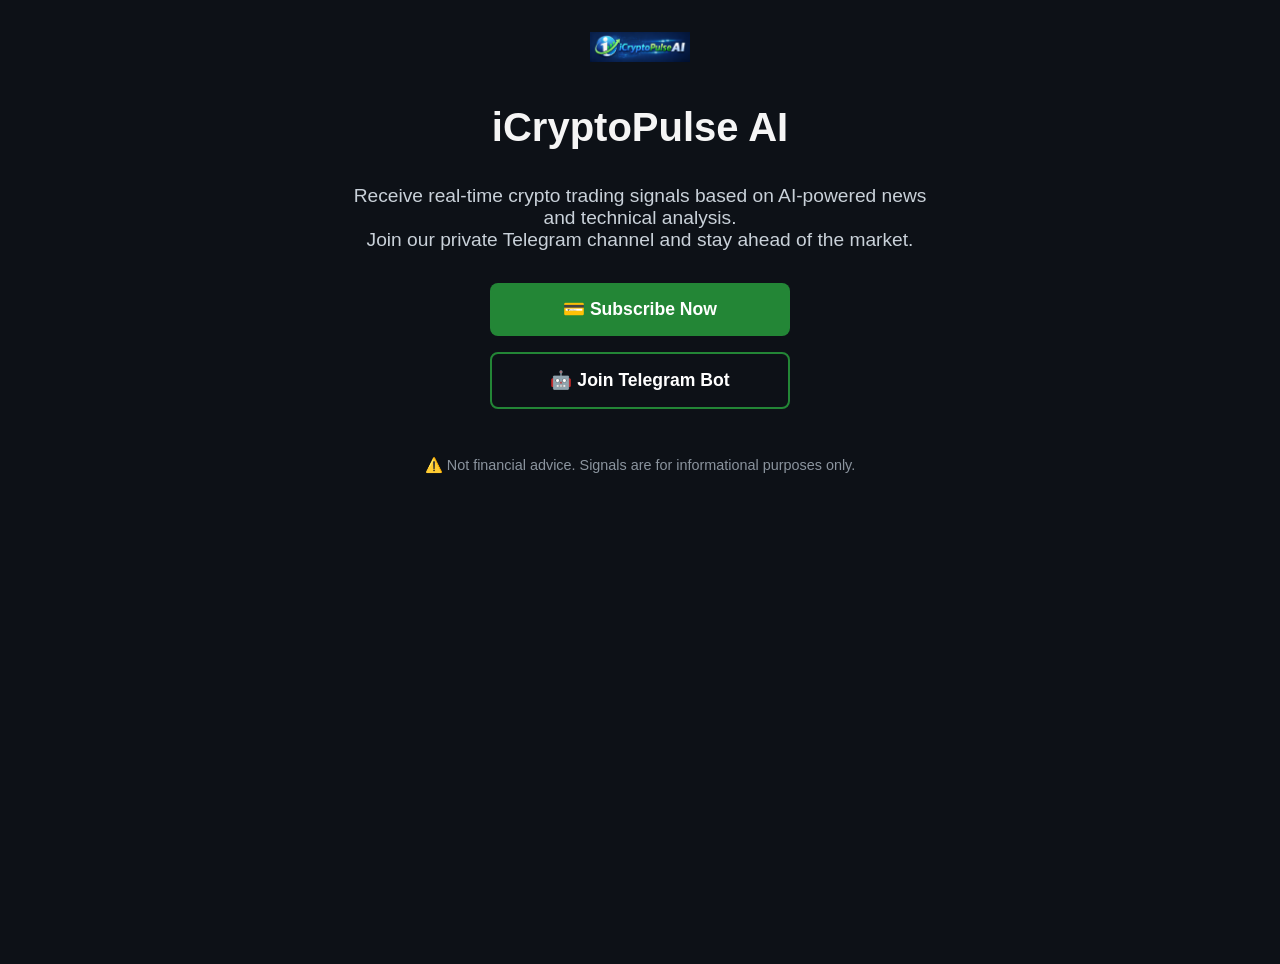
==== index.html @ eadeb68c "Production update: Improve ticker validation, VIP expiry script, Telegram bot and landing page polis" ====
<!DOCTYPE html>
<html lang="en">
<head>
  <meta charset="UTF-8" />
  <meta name="viewport" content="width=device-width, initial-scale=1.0"/>
  <title>iCryptoPulse AI – Crypto News Signals</title>
  <link rel="icon" href="favicon.ico" type="image/x-icon" />
  <style>
    body {
      font-family: 'Segoe UI', Tahoma, sans-serif;
      background: #0d1117;
      color: #f5f5f5;
      margin: 0;
      display: flex;
      flex-direction: column;
      align-items: center;
      justify-content: start;
      min-height: 100vh;
      padding: 2rem;
      text-align: center;
    }

    img.logo {
      width: 100px;
      height: auto;
      margin-bottom: 1rem;
    }

    h1 {
      font-size: 2.5rem;
      margin-bottom: 1rem;
    }

    p {
      font-size: 1.2rem;
      color: #c9d1d9;
      max-width: 600px;
      margin-bottom: 2rem;
    }

    .button-group {
      display: flex;
      flex-direction: column;
      gap: 1rem;
      width: 100%;
      max-width: 300px;
    }

    .btn {
      padding: 1rem;
      font-size: 1.1rem;
      font-weight: bold;
      color: #fff;
      background-color: #238636;
      border: none;
      border-radius: 8px;
      text-decoration: none;
      cursor: pointer;
      transition: background-color 0.3s ease;
    }

    .btn:hover {
      background-color: #2ea043;
    }

    .btn-outline {
      background-color: transparent;
      border: 2px solid #238636;
    }

    .footer {
      margin-top: 3rem;
      font-size: 0.9rem;
      color: #8b949e;
    }
  </style>
</head>
<body>

  <!-- LOGO -->
  <img src="iCryptoPulseAI.png" alt="iCryptoPulse Logo" class="logo" />

  <h1>iCryptoPulse AI</h1>
  <p>Receive real-time crypto trading signals based on AI-powered news and technical analysis.<br/> Join our private Telegram channel and stay ahead of the market.</p>

  <div class="button-group">
    <a href="https://buy.stripe.com/test_5kQ3cu0MF6VSbBx3gyaEE00" class="btn">💳 Subscribe Now</a>
    <a href="https://t.me/iCryptoPulse_Bot?start" class="btn btn-outline">🤖 Join Telegram Bot</a>
  </div>

  <div class="footer">
    ⚠️ Not financial advice. Signals are for informational purposes only.
  </div>

</body>
</html>
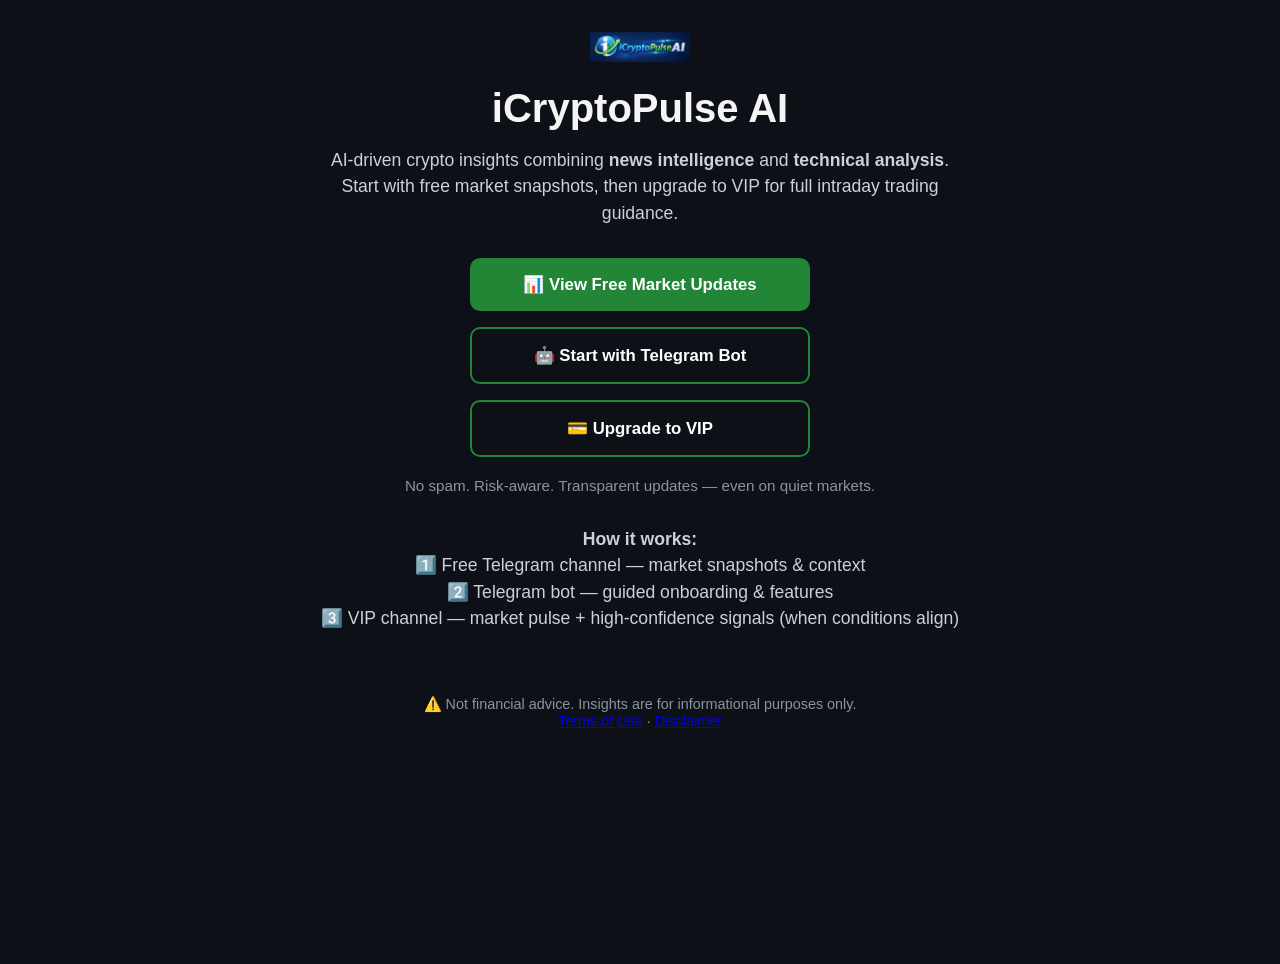
==== commit 72e707a9: "Update website UX, CTA flow, and legal pages" ====
--- a/index.html
+++ b/index.html
@@ -3,7 +3,7 @@
 <head>
   <meta charset="UTF-8" />
   <meta name="viewport" content="width=device-width, initial-scale=1.0"/>
-  <title>iCryptoPulse AI – Crypto News Signals</title>
+  <title>iCryptoPulse AI – Crypto News Insights</title>
   <link rel="icon" href="favicon.ico" type="image/x-icon" />
   <style>
     body {
@@ -28,14 +28,15 @@
 
     h1 {
       font-size: 2.5rem;
-      margin-bottom: 1rem;
+      margin: 0.5rem 0 1rem;
     }
 
     p {
-      font-size: 1.2rem;
+      font-size: 1.1rem;
+      line-height: 1.5;
       color: #c9d1d9;
-      max-width: 600px;
-      margin-bottom: 2rem;
+      max-width: 640px;
+      margin: 0 0 1.5rem;
     }
 
     .button-group {
@@ -43,53 +44,80 @@
       flex-direction: column;
       gap: 1rem;
       width: 100%;
-      max-width: 300px;
+      max-width: 340px;
+      margin: 0.5rem 0 1.25rem;
     }
 
     .btn {
       padding: 1rem;
-      font-size: 1.1rem;
-      font-weight: bold;
+      font-size: 1.05rem;
+      font-weight: 700;
       color: #fff;
       background-color: #238636;
       border: none;
-      border-radius: 8px;
+      border-radius: 10px;
       text-decoration: none;
       cursor: pointer;
-      transition: background-color 0.3s ease;
+      transition: background-color 0.2s ease;
     }
 
-    .btn:hover {
-      background-color: #2ea043;
-    }
+    .btn:hover { background-color: #2ea043; }
 
     .btn-outline {
       background-color: transparent;
       border: 2px solid #238636;
     }
 
+    .hint {
+      font-size: 0.95rem;
+      color: #8b949e;
+      margin-bottom: 2rem;
+    }
+
     .footer {
-      margin-top: 3rem;
+      margin-top: 2.5rem;
       font-size: 0.9rem;
       color: #8b949e;
+    }
+
+    @media (max-width: 420px) {
+      body { padding: 1.25rem; }
+      h1 { font-size: 2.1rem; }
+      p { font-size: 1.05rem; }
     }
   </style>
 </head>
 <body>
 
-  <!-- LOGO -->
   <img src="iCryptoPulseAI.png" alt="iCryptoPulse Logo" class="logo" />
 
   <h1>iCryptoPulse AI</h1>
-  <p>Receive real-time crypto trading signals based on AI-powered news and technical analysis.<br/> Join our private Telegram channel and stay ahead of the market.</p>
+
+  <p>
+    AI-driven crypto insights combining <b>news intelligence</b> and <b>technical analysis</b>.<br/>
+    Start with free market snapshots, then upgrade to VIP for full intraday trading guidance.
+  </p>
 
   <div class="button-group">
-    <a href="https://buy.stripe.com/test_5kQ3cu0MF6VSbBx3gyaEE00" class="btn">💳 Subscribe Now</a>
-    <a href="https://t.me/iCryptoPulse_Bot?start" class="btn btn-outline">🤖 Join Telegram Bot</a>
+    <a href="https://t.me/iCryptoPulse" class="btn" target="_blank" rel="noopener noreferrer">📊 View Free Market Updates</a>
+    <a href="https://t.me/iCryptoPulse_Bot?start=vip" class="btn btn-outline" target="_blank" rel="noopener noreferrer">🤖 Start with Telegram Bot</a>
+    <a href="https://buy.stripe.com/test_5kQ3cu0MF6VSbBx3gyaEE00" class="btn btn-outline" target="_blank" rel="noopener noreferrer">💳 Upgrade to VIP</a>
   </div>
 
+  <div class="hint">
+    No spam. Risk-aware. Transparent updates — even on quiet markets.
+  </div>
+
+  <p>
+    <b>How it works:</b><br/>
+    1️⃣ Free Telegram channel — market snapshots & context<br/>
+    2️⃣ Telegram bot — guided onboarding & features<br/>
+    3️⃣ VIP channel — market pulse + high-confidence signals (when conditions align)
+  </p>
+
   <div class="footer">
-    ⚠️ Not financial advice. Signals are for informational purposes only.
+    ⚠️ Not financial advice. Insights are for informational purposes only.<br/>
+    <a href="terms.html">Terms of Use</a> · <a href="disclaimer.html">Disclaimer</a>
   </div>
 
 </body>
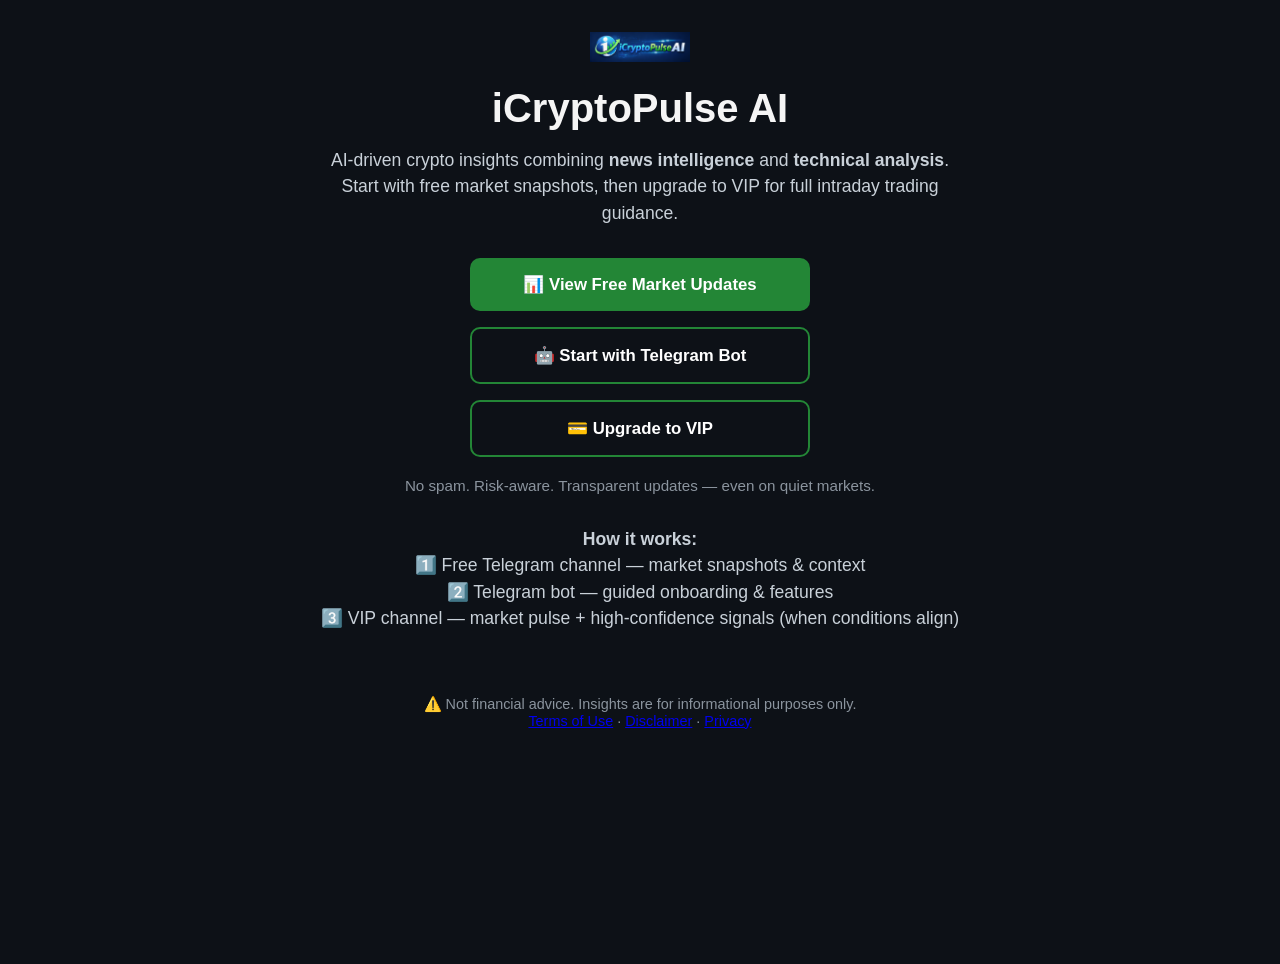
==== commit eb51206b: "Update landing page UX, CTA flow, and legal pages" ====
--- a/index.html
+++ b/index.html
@@ -117,7 +117,7 @@
 
   <div class="footer">
     ⚠️ Not financial advice. Insights are for informational purposes only.<br/>
-    <a href="terms.html">Terms of Use</a> · <a href="disclaimer.html">Disclaimer</a>
+    <a href="terms.html">Terms of Use</a> · <a href="disclaimer.html">Disclaimer</a> · <a href="privacy.html">Privacy</a>
   </div>
 
 </body>
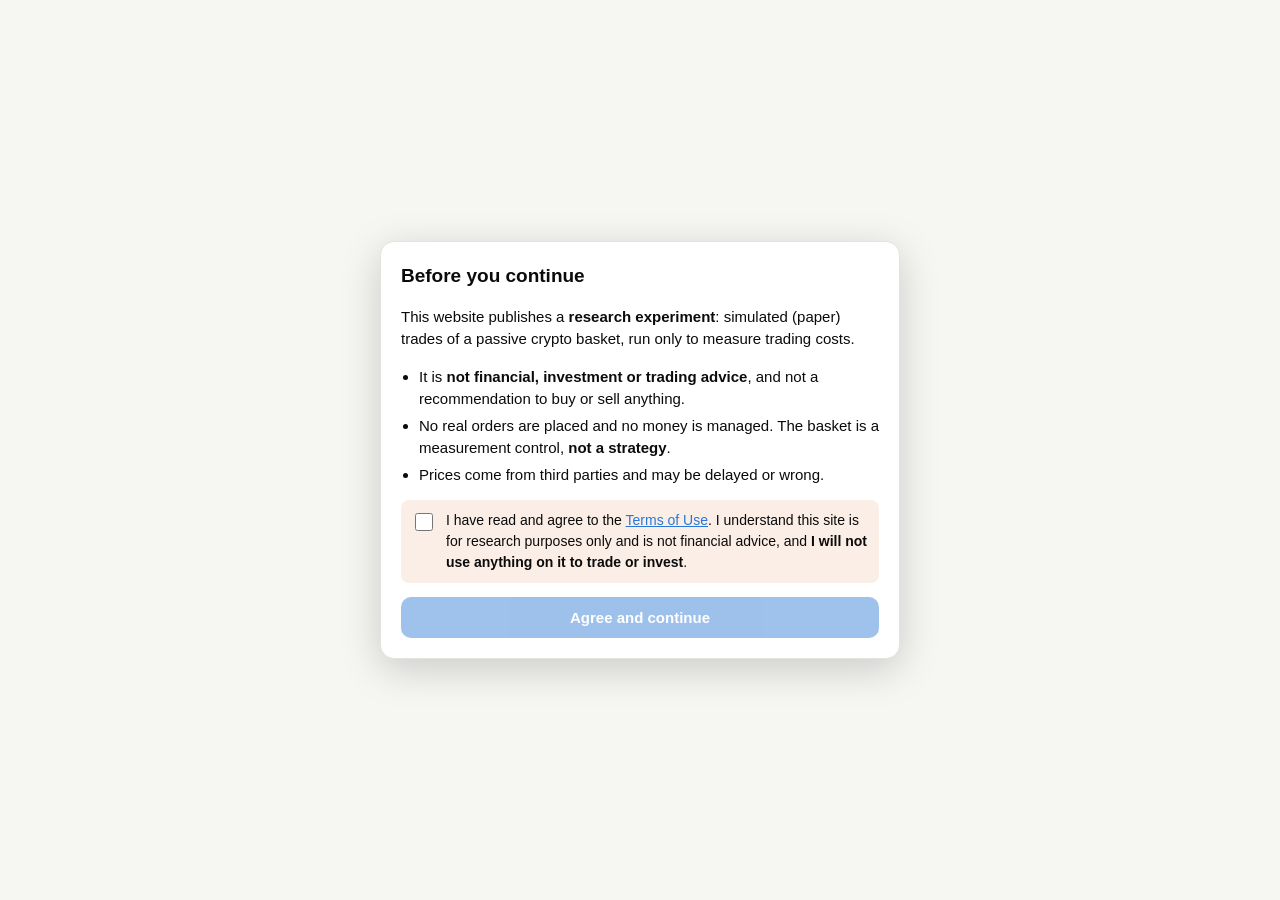
==== commit f9d7977d: "Revamp: iCryptoPulse Research Lab - live paper-trading cost study (research only) - Terms gate: visi" ====
--- a/index.html
+++ b/index.html
@@ -1,124 +1,309 @@
-<!DOCTYPE html>
+<!doctype html>
 <html lang="en">
 <head>
-  <meta charset="UTF-8" />
-  <meta name="viewport" content="width=device-width, initial-scale=1.0"/>
-  <title>iCryptoPulse AI – Crypto News Insights</title>
-  <link rel="icon" href="favicon.ico" type="image/x-icon" />
-  <style>
-    body {
-      font-family: 'Segoe UI', Tahoma, sans-serif;
-      background: #0d1117;
-      color: #f5f5f5;
-      margin: 0;
-      display: flex;
-      flex-direction: column;
-      align-items: center;
-      justify-content: start;
-      min-height: 100vh;
-      padding: 2rem;
-      text-align: center;
-    }
-
-    img.logo {
-      width: 100px;
-      height: auto;
-      margin-bottom: 1rem;
-    }
-
-    h1 {
-      font-size: 2.5rem;
-      margin: 0.5rem 0 1rem;
-    }
-
-    p {
-      font-size: 1.1rem;
-      line-height: 1.5;
-      color: #c9d1d9;
-      max-width: 640px;
-      margin: 0 0 1.5rem;
-    }
-
-    .button-group {
-      display: flex;
-      flex-direction: column;
-      gap: 1rem;
-      width: 100%;
-      max-width: 340px;
-      margin: 0.5rem 0 1.25rem;
-    }
-
-    .btn {
-      padding: 1rem;
-      font-size: 1.05rem;
-      font-weight: 700;
-      color: #fff;
-      background-color: #238636;
-      border: none;
-      border-radius: 10px;
-      text-decoration: none;
-      cursor: pointer;
-      transition: background-color 0.2s ease;
-    }
-
-    .btn:hover { background-color: #2ea043; }
-
-    .btn-outline {
-      background-color: transparent;
-      border: 2px solid #238636;
-    }
-
-    .hint {
-      font-size: 0.95rem;
-      color: #8b949e;
-      margin-bottom: 2rem;
-    }
-
-    .footer {
-      margin-top: 2.5rem;
-      font-size: 0.9rem;
-      color: #8b949e;
-    }
-
-    @media (max-width: 420px) {
-      body { padding: 1.25rem; }
-      h1 { font-size: 2.1rem; }
-      p { font-size: 1.05rem; }
-    }
-  </style>
+<meta charset="utf-8">
+<meta name="viewport" content="width=device-width, initial-scale=1, viewport-fit=cover">
+<title>iCryptoPulse Research Lab</title>
+<meta name="description" content="Research only. A live paper-trading study of crypto trading costs. Not financial advice. Not for trading.">
+<meta name="robots" content="noindex, nofollow">
+<link rel="icon" href="favicon.ico">
+<style>
+:root {
+  --bg: #f6f6f3; --surface: #ffffff; --ink: #0b0b0b; --ink2: #52514e; --muted: #8a8984; --line: #e4e3df;
+  --accent: #2a78d6; --accent-soft: #e8f0fb; --warn: #b4521f; --warn-soft: #fbeee6; --good: #137a55;
+  --banner: #1c1c1a; --banner-ink: #f6f6f3; color-scheme: light;
+}
+@media (prefers-color-scheme: dark) {
+  :root { --bg: #111210; --surface: #1b1c1a; --ink: #f3f2ee; --ink2: #b9b7b0; --muted: #85837d; --line: #2e2f2c;
+    --accent: #5b9be6; --accent-soft: #1d2a3b; --warn: #f08a55; --warn-soft: #3a2519; --good: #3cc690;
+    --banner: #2a2b28; --banner-ink: #f3f2ee; color-scheme: dark; }
+}
+* { box-sizing: border-box; }
+html { -webkit-text-size-adjust: 100%; }
+body { margin: 0; background: var(--bg); color: var(--ink); font: 15px/1.5 -apple-system, BlinkMacSystemFont, "Segoe UI", Roboto, sans-serif; }
+a { color: var(--accent); }
+.banner { position: sticky; top: 0; z-index: 5; background: var(--banner); color: var(--banner-ink); font-size: 13px;
+  padding: calc(8px + env(safe-area-inset-top, 0px)) 16px 8px; text-align: center; }
+.banner a { color: inherit; font-weight: 600; }
+.wrap { max-width: 1040px; margin: 0 auto; padding: 20px 16px 40px; }
+header h1 { font-size: 24px; margin: 4px 0 2px; letter-spacing: -0.01em; }
+header p { margin: 0; color: var(--ink2); }
+.status { display: flex; flex-wrap: wrap; gap: 6px 14px; margin: 12px 0 18px; font-size: 13px; color: var(--ink2); }
+.dot { display: inline-block; width: 8px; height: 8px; border-radius: 50%; background: var(--good); margin-right: 6px; vertical-align: 1px; }
+.dot.stale { background: var(--warn); }
+.tiles { display: grid; grid-template-columns: repeat(auto-fit, minmax(150px, 1fr)); gap: 10px; }
+.tile { background: var(--surface); border: 1px solid var(--line); border-radius: 12px; padding: 12px 14px; }
+.tile .k { font-size: 12px; color: var(--ink2); }
+.tile .v { font-size: 22px; font-weight: 650; font-variant-numeric: tabular-nums; margin-top: 2px; }
+.tile .s { font-size: 12px; color: var(--muted); margin-top: 2px; }
+.up { color: var(--good); } .down { color: var(--warn); }
+section.card { background: var(--surface); border: 1px solid var(--line); border-radius: 12px; padding: 14px 16px; margin-top: 14px; }
+section.card h2 { font-size: 16px; margin: 0 0 4px; }
+section.card .sub { font-size: 13px; color: var(--ink2); margin: 0 0 10px; }
+.chart { position: relative; }
+.chart svg { display: block; width: 100%; height: 240px; }
+.tip { position: absolute; pointer-events: none; background: var(--ink); color: var(--bg); font-size: 12px; padding: 6px 8px;
+  border-radius: 6px; white-space: nowrap; transform: translate(-50%, -115%); }
+.scroll { overflow-x: auto; -webkit-overflow-scrolling: touch; }
+table { border-collapse: collapse; width: 100%; font-size: 13px; font-variant-numeric: tabular-nums; }
+th, td { text-align: right; padding: 7px 8px; border-bottom: 1px solid var(--line); white-space: nowrap; }
+th:first-child, td:first-child { text-align: left; }
+th { font-weight: 600; color: var(--ink2); font-size: 12px; }
+.meter { height: 8px; background: var(--line); border-radius: 4px; overflow: hidden; margin: 6px 0 2px; }
+.meter i { display: block; height: 100%; background: var(--accent); border-radius: 4px; }
+.meter i.hot { background: var(--warn); }
+.limits { display: grid; grid-template-columns: repeat(auto-fit, minmax(220px, 1fr)); gap: 14px; }
+.note { background: var(--accent-soft); border-radius: 10px; padding: 10px 12px; font-size: 13px; color: var(--ink); }
+.empty { color: var(--muted); font-size: 13px; padding: 18px 0; text-align: center; }
+footer { margin-top: 28px; font-size: 12px; color: var(--muted); text-align: center; }
+footer a { color: var(--ink2); margin: 0 6px; }
+.gate { position: fixed; inset: 0; z-index: 10; background: var(--bg);
+  display: flex; align-items: center; justify-content: center; padding: 16px; }
+.gate .box { background: var(--surface); border: 1px solid var(--line); border-radius: 14px; max-width: 520px; width: 100%;
+  padding: 20px; max-height: 90vh; overflow-y: auto; box-shadow: 0 10px 40px rgba(0,0,0,.18); }
+.gate h2 { margin: 0 0 8px; font-size: 19px; }
+.gate ul { padding-left: 18px; margin: 8px 0 14px; } .gate li { margin: 4px 0; }
+.gate label { display: flex; gap: 10px; align-items: flex-start; font-size: 14px; background: var(--warn-soft); padding: 10px; border-radius: 8px; }
+.gate input { margin-top: 3px; width: 18px; height: 18px; flex: none; }
+.gate button { margin-top: 14px; width: 100%; padding: 12px; font-size: 15px; font-weight: 650; border: 0; border-radius: 10px;
+  background: var(--accent); color: #fff; cursor: pointer; }
+.gate button:disabled { opacity: .45; cursor: not-allowed; }
+[hidden] { display: none !important; }
+</style>
 </head>
 <body>
-
-  <img src="iCryptoPulseAI.png" alt="iCryptoPulse Logo" class="logo" />
-
-  <h1>iCryptoPulse AI</h1>
-
-  <p>
-    AI-driven crypto insights combining <b>news intelligence</b> and <b>technical analysis</b>.<br/>
-    Start with free market snapshots, then upgrade to VIP for full intraday trading guidance.
-  </p>
-
-  <div class="button-group">
-    <a href="https://t.me/iCryptoPulse" class="btn" target="_blank" rel="noopener noreferrer">📊 View Free Market Updates</a>
-    <a href="https://t.me/iCryptoPulse_Bot?start=vip" class="btn btn-outline" target="_blank" rel="noopener noreferrer">🤖 Start with Telegram Bot</a>
-    <a href="https://buy.stripe.com/test_5kQ3cu0MF6VSbBx3gyaEE00" class="btn btn-outline" target="_blank" rel="noopener noreferrer">💳 Upgrade to VIP</a>
+<div class="banner">Research only · Simulated trades · Not financial advice · Not for trading · <a href="terms.html">Terms of Use</a></div>
+
+<div class="gate" id="gate" role="dialog" aria-modal="true" aria-labelledby="gate-title">
+  <div class="box">
+    <h2 id="gate-title">Before you continue</h2>
+    <p>This website publishes a <strong>research experiment</strong>: simulated (paper) trades of a passive crypto basket, run only to measure trading costs.</p>
+    <ul>
+      <li>It is <strong>not financial, investment or trading advice</strong>, and not a recommendation to buy or sell anything.</li>
+      <li>No real orders are placed and no money is managed. The basket is a measurement control, <strong>not a strategy</strong>.</li>
+      <li>Prices come from third parties and may be delayed or wrong.</li>
+    </ul>
+    <label><input type="checkbox" id="agree"> <span>I have read and agree to the <a href="terms.html" target="_blank" rel="noopener">Terms of Use</a>. I understand this site is for research purposes only and is not financial advice, and <strong>I will not use anything on it to trade or invest</strong>.</span></label>
+    <button id="enter" disabled>Agree and continue</button>
   </div>
-
-  <div class="hint">
-    No spam. Risk-aware. Transparent updates — even on quiet markets.
+</div>
+
+<main class="wrap" id="app" hidden>
+  <header>
+    <h1>iCryptoPulse Research Lab</h1>
+    <p>Live paper-trading study: what does it really cost to trade crypto?</p>
+  </header>
+  <div class="status">
+    <span><span class="dot" id="live-dot"></span><span id="live-text">Connecting to live prices…</span></span>
+    <span id="rebal-text"></span>
   </div>
 
-  <p>
-    <b>How it works:</b><br/>
-    1️⃣ Free Telegram channel — market snapshots & context<br/>
-    2️⃣ Telegram bot — guided onboarding & features<br/>
-    3️⃣ VIP channel — market pulse + high-confidence signals (when conditions align)
-  </p>
-
-  <div class="footer">
-    ⚠️ Not financial advice. Insights are for informational purposes only.<br/>
-    <a href="terms.html">Terms of Use</a> · <a href="disclaimer.html">Disclaimer</a> · <a href="privacy.html">Privacy</a>
+  <div class="tiles">
+    <div class="tile"><div class="k">Paper equity (live)</div><div class="v" id="t-eq">–</div><div class="s">simulated US$, not real money</div></div>
+    <div class="tile"><div class="k">Since last daily mark</div><div class="v" id="t-day">–</div><div class="s" id="t-day-s"></div></div>
+    <div class="tile"><div class="k">Since start</div><div class="v" id="t-all">–</div><div class="s" id="t-all-s"></div></div>
+    <div class="tile"><div class="k">Invested</div><div class="v" id="t-gross">–</div><div class="s">rest held as cash</div></div>
+    <div class="tile"><div class="k">Measured cost per trade</div><div class="v" id="t-cost">–</div><div class="s" id="t-cost-s"></div></div>
+    <div class="tile"><div class="k">Patient-order fill rate</div><div class="v" id="t-maker">–</div><div class="s" id="t-maker-s"></div></div>
   </div>
 
+  <section class="card">
+    <h2>Paper equity</h2>
+    <p class="sub">Daily marks after each rebalance, plus the live value now. Dashed line: starting value of US$<span id="init">–</span>.</p>
+    <div class="chart" id="chart"></div>
+  </section>
+
+  <section class="card">
+    <h2>Simulated holdings</h2>
+    <p class="sub">Valued at live Binance prices. Quantities change only at the daily rebalance.</p>
+    <div class="scroll"><table id="pos"><thead><tr><th>Coin</th><th>Quantity</th><th>Daily mark</th><th>Live price</th><th>Change</th><th>Live value</th><th>Weight</th></tr></thead><tbody></tbody></table></div>
+  </section>
+
+  <section class="card">
+    <h2>Measured trading costs</h2>
+    <p class="sub">Each simulated trade fills at the live best bid or ask, plus impact if the order exceeds visible depth, plus the real exchange fee. The research backtests assumed 30 bps (0.30%) per trade.</p>
+    <div class="scroll"><table id="trades"><thead><tr><th>Date (UTC)</th><th>Coin</th><th>Side</th><th>Size US$</th><th>Fill price</th><th>Fee bps</th><th>Above mid bps</th><th>Total bps</th></tr></thead><tbody></tbody></table></div>
+  </section>
+
+  <section class="card">
+    <h2>Loss-limit checks</h2>
+    <p class="sub">The owner's limits apply even to paper runs: a breach halts new purchases, as it would with real money.</p>
+    <div class="limits">
+      <div><div>Loss since last daily mark: <strong id="l-day">–</strong> of S$50</div><div class="meter"><i id="m-day" style="width:0"></i></div></div>
+      <div><div>Drawdown this month: <strong id="l-month">–</strong> of S$200</div><div class="meter"><i id="m-month" style="width:0"></i></div></div>
+    </div>
+  </section>
+
+  <section class="card">
+    <h2>About this experiment</h2>
+    <p class="sub" id="research"></p>
+    <div class="note">
+      This run holds a simple passive basket: the ten most traded eligible coins, sized by volatility, rebalanced once a day.
+      It is a <strong>measurement control, not a strategy</strong>, and is not expected to beat anything. Its only purpose is to
+      measure real execution costs and how often patient orders would fill, so that future research uses real numbers.
+      Nothing here is a signal. Do not use it to trade.
+    </div>
+  </section>
+
+  <footer>
+    <div><a href="terms.html">Terms of Use</a>·<a href="disclaimer.html">Disclaimer</a>·<a href="privacy.html">Privacy</a></div>
+    <p>Research only. Not financial advice. Simulated results have known limitations and do not predict future results.<br>
+    Market data: Binance public market data. Not affiliated with, endorsed by or sponsored by Binance.<br>
+    Research data file generated <span id="gen">–</span>.</p>
+  </footer>
+</main>
+
+<noscript><p style="padding:16px">This research page needs JavaScript. Research only; not financial advice; not for trading.</p></noscript>
+
+<script>
+(function () {
+  "use strict";
+  var TERMS_VERSION = "2026-11-08";
+  var KEY = "icp_terms_accepted";
+  var PRICE_URL = "https://data-api.binance.vision/api/v3/ticker/price?symbols=";
+  var state = { data: null, live: {}, liveAt: null };
+
+  function accepted() { try { return localStorage.getItem(KEY) === TERMS_VERSION; } catch (e) { return false; } }
+  function remember() { try { localStorage.setItem(KEY, TERMS_VERSION); } catch (e) {} }
+
+  var gate = document.getElementById("gate"), agree = document.getElementById("agree"), enter = document.getElementById("enter");
+  agree.addEventListener("change", function () { enter.disabled = !agree.checked; });
+  enter.addEventListener("click", function () { if (agree.checked) { remember(); start(); } });
+  if (accepted()) start();
+
+  function start() {
+    gate.hidden = true;
+    document.getElementById("app").hidden = false;
+    load();
+    setInterval(load, 10 * 60 * 1000);
+    setInterval(prices, 15 * 1000);
+  }
+
+  function usd(x) { return x == null || isNaN(x) ? "–" : "US$" + x.toLocaleString(undefined, { minimumFractionDigits: 2, maximumFractionDigits: 2 }); }
+  function num(x, d) { return x == null || isNaN(x) ? "–" : x.toLocaleString(undefined, { minimumFractionDigits: d, maximumFractionDigits: d }); }
+  function pct(x) { return x == null || isNaN(x) ? "–" : (x >= 0 ? "+" : "") + (x * 100).toFixed(2) + "%"; }
+  function cls(node, x) { node.classList.remove("up", "down"); if (x > 0) node.classList.add("up"); else if (x < 0) node.classList.add("down"); }
+  function price(p) { return p >= 100 ? num(p, 2) : p >= 1 ? num(p, 4) : num(p, 6); }
+  function el(id) { return document.getElementById(id); }
+  function coin(s) { return s.replace(/USDT$/, ""); }
+  function last(a) { return a[a.length - 1]; }
+
+  function load() {
+    fetch("data/paper_status.json?t=" + Date.now(), { cache: "no-store" })
+      .then(function (r) { if (!r.ok) throw new Error(r.status); return r.json(); })
+      .then(function (d) { state.data = d; renderStatic(); prices(); })
+      .catch(function () { el("live-text").textContent = "Could not load the research data file."; el("live-dot").classList.add("stale"); });
+  }
+
+  function prices() {
+    var d = state.data; if (!d || !d.positions.length) { renderLive(); return; }
+    var syms = JSON.stringify(d.positions.map(function (p) { return p.symbol; }));
+    fetch(PRICE_URL + encodeURIComponent(syms), { cache: "no-store" })
+      .then(function (r) { if (!r.ok) throw new Error(r.status); return r.json(); })
+      .then(function (rows) { rows.forEach(function (x) { state.live[x.symbol] = parseFloat(x.price); }); state.liveAt = new Date(); renderLive(); })
+      .catch(function () { el("live-dot").classList.add("stale"); el("live-text").textContent = "Live prices unavailable; showing last daily marks."; renderLive(); });
+  }
+
+  function liveEquity() {
+    var d = state.data, e = last(d.equity); if (!e) return null;
+    var v = e.cash;
+    d.positions.forEach(function (p) { v += p.qty * (state.live[p.symbol] || p.mark_price); });
+    return v;
+  }
+
+  function cells(tr, values) { values.forEach(function (v) { var td = document.createElement("td"); td.textContent = v; tr.appendChild(td); }); return tr; }
+
+  function renderStatic() {
+    var d = state.data, e = last(d.equity);
+    el("gen").textContent = new Date(d.generated_utc).toLocaleString();
+    el("init").textContent = num(d.run.initial_usdt, 0);
+    el("rebal-text").textContent = e ? "Last daily rebalance: " + e.date + " (about 08:05 Singapore time)" : "No rebalance yet";
+    var c = d.costs;
+    el("t-cost").textContent = c.avg_total_bps == null ? "–" : num(c.avg_total_bps, 1) + " bps";
+    el("t-cost-s").textContent = c.fills ? c.fills + " fills · backtests assumed " + c.assumed_bps + " bps" : "no fills yet";
+    var m = d.maker_probes;
+    el("t-maker").textContent = m.fill_rate == null ? "pending" : Math.round(m.fill_rate * 100) + "%";
+    el("t-maker-s").textContent = m.settled ? m.settled + " of " + m.posted + " checked" : m.posted + " posted; checked at next rebalance";
+    el("research").textContent = "Context: " + d.research.trials + " strategy variants have been tested so far under pre-registered rules; " +
+      d.research.validated_strategies + " have passed. " + d.research.note;
+    var tb = el("trades").querySelector("tbody"); tb.innerHTML = "";
+    if (!d.trades.length) tb.innerHTML = '<tr><td colspan="8" class="empty">No simulated trades yet.</td></tr>';
+    d.trades.slice(0, 60).forEach(function (t) {
+      tb.appendChild(cells(document.createElement("tr"), [t.date, coin(t.symbol), t.side === "BUY" ? "Buy" : "Sell", num(t.notional, 2),
+        price(t.price), num(t.fee_bps, 1), num(t.slippage_bps, 2), num(t.fee_bps + t.slippage_bps, 1)]));
+    });
+  }
+
+  function renderLive() {
+    var d = state.data; if (!d) return;
+    var e = last(d.equity), eq = liveEquity();
+    if (state.liveAt) { el("live-dot").classList.remove("stale"); el("live-text").textContent = "Live prices · updated " + state.liveAt.toLocaleTimeString(); }
+    el("t-eq").textContent = usd(eq);
+    var dayR = e ? eq / e.equity - 1 : null, allR = eq / d.run.initial_usdt - 1;
+    el("t-day").textContent = pct(dayR); cls(el("t-day"), dayR);
+    el("t-day-s").textContent = e ? usd(eq - e.equity) : "";
+    el("t-all").textContent = pct(allR); cls(el("t-all"), allR);
+    el("t-all-s").textContent = "since " + (d.run.started_utc || "").slice(0, 10);
+    var inv = 0; d.positions.forEach(function (p) { inv += p.qty * (state.live[p.symbol] || p.mark_price); });
+    el("t-gross").textContent = eq ? Math.round(inv / eq * 100) + "%" : "–";
+    var tb = el("pos").querySelector("tbody"); tb.innerHTML = "";
+    if (!d.positions.length) tb.innerHTML = '<tr><td colspan="7" class="empty">No simulated holdings.</td></tr>';
+    d.positions.forEach(function (p) {
+      var lp = state.live[p.symbol] || p.mark_price, ch = lp / p.mark_price - 1, val = p.qty * lp;
+      var tr = cells(document.createElement("tr"), [coin(p.symbol), num(p.qty, p.qty < 1 ? 6 : 2), price(p.mark_price), price(lp), pct(ch), num(val, 2), Math.round(val / eq * 100) + "%"]);
+      cls(tr.children[4], ch);
+      tb.appendChild(tr);
+    });
+    var rate = e ? e.usdt_sgd : 1.3;
+    var dayLoss = e ? Math.max(0, (e.equity - eq) * rate) : 0;
+    var monthDd = e ? Math.max(e.month_dd_sgd, dayLoss) : 0;
+    el("l-day").textContent = "S$" + num(dayLoss, 2); meter("m-day", dayLoss / 50);
+    el("l-month").textContent = "S$" + num(monthDd, 2); meter("m-month", monthDd / 200);
+    chart(eq);
+  }
+
+  function meter(id, f) { var m = el(id); m.style.width = Math.min(100, Math.max(0, f * 100)) + "%"; m.classList.toggle("hot", f >= 0.8); }
+
+  function chart(liveEq) {
+    var d = state.data, box = el("chart");
+    var pts = d.equity.map(function (e) { return { t: new Date(e.date + "T00:05:00Z"), v: e.equity, label: e.date + " daily mark" }; });
+    if (liveEq != null) pts.push({ t: state.liveAt || new Date(), v: liveEq, label: "Live now" });
+    if (pts.length < 2) { box.innerHTML = '<div class="empty">The chart fills in as daily records accumulate.</div>'; return; }
+    var W = box.clientWidth || 600, H = 240, L = 58, R = 14, T = 12, B = 28;
+    var t0 = pts[0].t.getTime(), t1 = last(pts).t.getTime(); if (t1 === t0) t1 = t0 + 1;
+    var vs = pts.map(function (p) { return p.v; }).concat([d.run.initial_usdt]);
+    var lo = Math.min.apply(null, vs), hi = Math.max.apply(null, vs), pad = (hi - lo) * 0.15 || hi * 0.01; lo -= pad; hi += pad;
+    var span = hi - lo, dec = span < 4 ? 2 : span < 40 ? 1 : 0;
+    function x(t) { return L + (t - t0) / (t1 - t0) * (W - L - R); }
+    function y(v) { return T + (hi - v) / (hi - lo) * (H - T - B); }
+    var cs = getComputedStyle(document.documentElement);
+    var line = cs.getPropertyValue("--accent"), grid = cs.getPropertyValue("--line"), ink2 = cs.getPropertyValue("--ink2"), surf = cs.getPropertyValue("--surface");
+    var s = '<svg viewBox="0 0 ' + W + ' ' + H + '" role="img" aria-label="Paper equity over time">';
+    for (var i = 0; i <= 4; i++) { var gv = lo + (hi - lo) * i / 4, gy = y(gv);
+      s += '<line x1="' + L + '" x2="' + (W - R) + '" y1="' + gy + '" y2="' + gy + '" stroke="' + grid + '" stroke-width="1"/>';
+      s += '<text x="' + (L - 8) + '" y="' + (gy + 4) + '" text-anchor="end" font-size="11" fill="' + ink2 + '">' + num(gv, dec) + '</text>'; }
+    var yi = y(d.run.initial_usdt);
+    s += '<line x1="' + L + '" x2="' + (W - R) + '" y1="' + yi + '" y2="' + yi + '" stroke="' + ink2 + '" stroke-dasharray="4 4" stroke-width="1"/>';
+    s += '<path d="' + pts.map(function (p, i) { return (i ? "L" : "M") + x(p.t.getTime()).toFixed(1) + " " + y(p.v).toFixed(1); }).join(" ") +
+         '" fill="none" stroke="' + line + '" stroke-width="2" stroke-linejoin="round"/>';
+    pts.forEach(function (p) { s += '<circle cx="' + x(p.t.getTime()) + '" cy="' + y(p.v) + '" r="4" fill="' + line + '" stroke="' + surf + '" stroke-width="2"/>'; });
+    s += '<text x="' + L + '" y="' + (H - 8) + '" font-size="11" fill="' + ink2 + '">' + pts[0].t.toISOString().slice(0, 10) + '</text>';
+    s += '<text x="' + (W - R) + '" y="' + (H - 8) + '" font-size="11" text-anchor="end" fill="' + ink2 + '">now</text>';
+    s += '<rect x="' + L + '" y="0" width="' + (W - L - R) + '" height="' + H + '" fill="transparent" id="hit"/></svg><div class="tip" id="tip" hidden></div>';
+    box.innerHTML = s;
+    var tip = el("tip"), hit = el("hit");
+    function show(ev) {
+      var r = box.getBoundingClientRect(), cx = (ev.touches ? ev.touches[0].clientX : ev.clientX) - r.left;
+      var best = pts[0], bd = 1e9;
+      pts.forEach(function (p) { var dd = Math.abs(x(p.t.getTime()) * r.width / W - cx); if (dd < bd) { bd = dd; best = p; } });
+      tip.hidden = false; tip.textContent = best.label + ": " + usd(best.v);
+      tip.style.left = (x(best.t.getTime()) * r.width / W) + "px"; tip.style.top = (y(best.v) * r.height / H) + "px";
+    }
+    hit.addEventListener("mousemove", show); hit.addEventListener("touchstart", show, { passive: true });
+    hit.addEventListener("mouseleave", function () { tip.hidden = true; });
+  }
+  window.addEventListener("resize", function () { if (state.data) chart(liveEquity()); });
+})();
+</script>
 </body>
-</html>+</html>
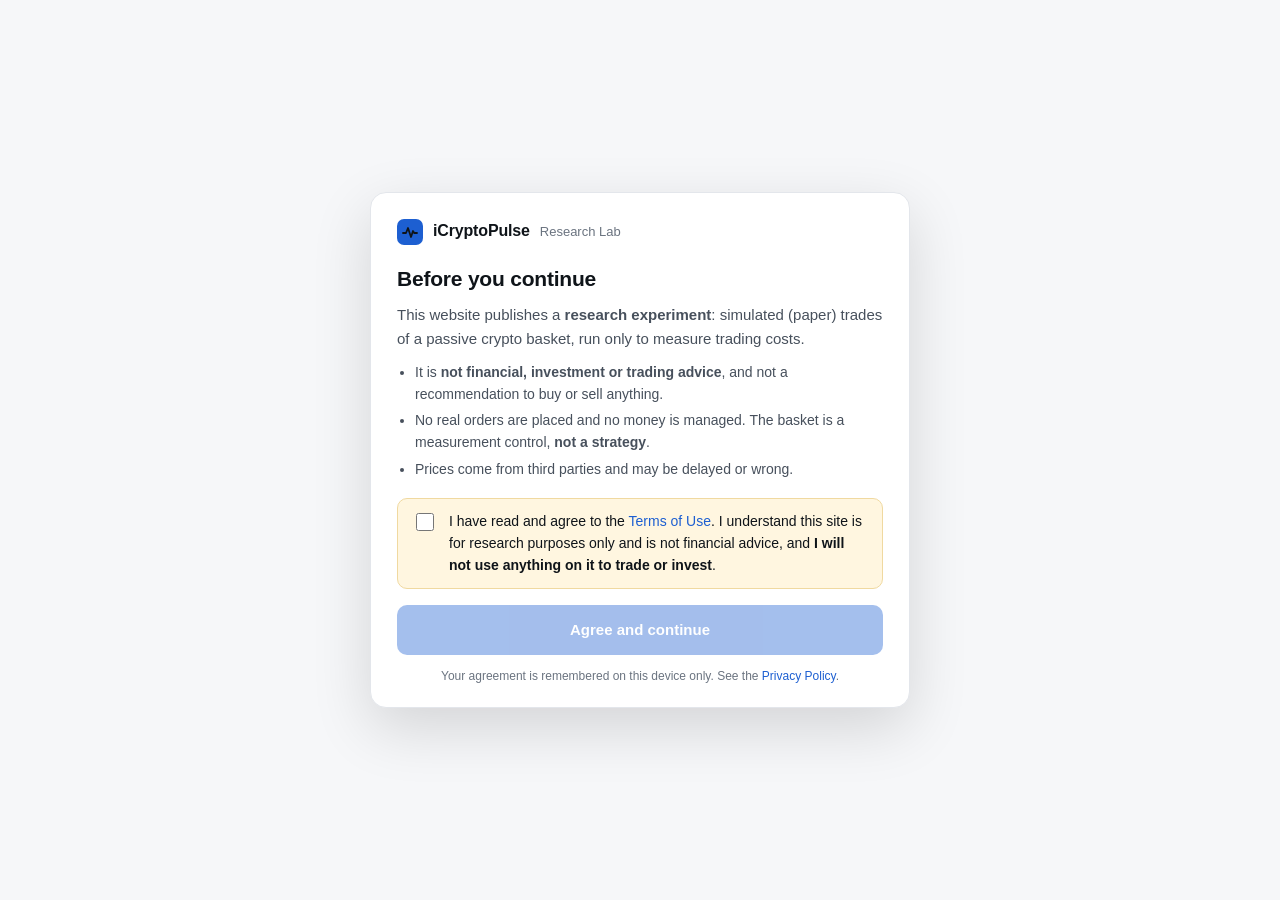
==== commit 9977fa20: "Professional redesign: shared stylesheet, KPI strip, side rail, cost bullet chart, method section; l" ====
--- a/index.html
+++ b/index.html
@@ -6,76 +6,128 @@
 <title>iCryptoPulse Research Lab</title>
 <meta name="description" content="Research only. A live paper-trading study of crypto trading costs. Not financial advice. Not for trading.">
 <meta name="robots" content="noindex, nofollow">
+<meta name="theme-color" content="#ffffff" media="(prefers-color-scheme: light)">
+<meta name="theme-color" content="#141920" media="(prefers-color-scheme: dark)">
 <link rel="icon" href="favicon.ico">
+<link rel="stylesheet" href="assets/site.css?v=2">
 <style>
-:root {
-  --bg: #f6f6f3; --surface: #ffffff; --ink: #0b0b0b; --ink2: #52514e; --muted: #8a8984; --line: #e4e3df;
-  --accent: #2a78d6; --accent-soft: #e8f0fb; --warn: #b4521f; --warn-soft: #fbeee6; --good: #137a55;
-  --banner: #1c1c1a; --banner-ink: #f6f6f3; color-scheme: light;
+/* hero */
+.hero { display: grid; grid-template-columns: 1fr auto; gap: 24px 40px; align-items: end; margin-bottom: 22px; }
+.facts { display: grid; grid-template-columns: repeat(2, auto); gap: 10px 28px; margin: 0; font-size: 13px; }
+.facts dt { color: var(--muted); font-size: 12px; }
+.facts dd { margin: 1px 0 0; font-weight: 600; font-variant-numeric: tabular-nums; }
+@media (max-width: 860px) { .hero { grid-template-columns: 1fr; } }
+.statusline { display: flex; flex-wrap: wrap; align-items: center; gap: 6px 18px; font-size: 13px; color: var(--muted); margin: 0 0 12px; }
+.dot { width: 8px; height: 8px; border-radius: 50%; background: var(--good); display: inline-block; margin-right: 7px; vertical-align: 1px;
+  box-shadow: 0 0 0 3px color-mix(in srgb, var(--good) 22%, transparent); }
+.dot.stale { background: var(--caution); box-shadow: 0 0 0 3px color-mix(in srgb, var(--caution) 22%, transparent); }
+
+/* KPI strip */
+.kpis { display: grid; grid-template-columns: 1.5fr repeat(4, 1fr); padding: 0; }
+.kpi { padding: 18px 20px; border-left: 1px solid var(--line); min-width: 0; }
+.kpi:first-child { border-left: 0; }
+.kpi .k { font-size: 12px; color: var(--muted); font-weight: 550; }
+.kpi .v { font-size: 22px; font-weight: 680; letter-spacing: -.01em; margin-top: 4px; font-variant-numeric: tabular-nums; white-space: nowrap; }
+.kpi .s { font-size: 12px; color: var(--muted); margin-top: 3px; font-variant-numeric: tabular-nums; }
+.kpi.lead .v { font-size: 32px; }
+@media (max-width: 960px) {
+  .kpis { grid-template-columns: repeat(2, 1fr); }
+  .kpi { border-left: 0; border-top: 1px solid var(--line); }
+  .kpi.lead { grid-column: 1 / -1; border-top: 0; }
+  .kpi:nth-child(odd):not(.lead) { border-left: 1px solid var(--line); }
 }
-@media (prefers-color-scheme: dark) {
-  :root { --bg: #111210; --surface: #1b1c1a; --ink: #f3f2ee; --ink2: #b9b7b0; --muted: #85837d; --line: #2e2f2c;
-    --accent: #5b9be6; --accent-soft: #1d2a3b; --warn: #f08a55; --warn-soft: #3a2519; --good: #3cc690;
-    --banner: #2a2b28; --banner-ink: #f3f2ee; color-scheme: dark; }
-}
-* { box-sizing: border-box; }
-html { -webkit-text-size-adjust: 100%; }
-body { margin: 0; background: var(--bg); color: var(--ink); font: 15px/1.5 -apple-system, BlinkMacSystemFont, "Segoe UI", Roboto, sans-serif; }
-a { color: var(--accent); }
-.banner { position: sticky; top: 0; z-index: 5; background: var(--banner); color: var(--banner-ink); font-size: 13px;
-  padding: calc(8px + env(safe-area-inset-top, 0px)) 16px 8px; text-align: center; }
-.banner a { color: inherit; font-weight: 600; }
-.wrap { max-width: 1040px; margin: 0 auto; padding: 20px 16px 40px; }
-header h1 { font-size: 24px; margin: 4px 0 2px; letter-spacing: -0.01em; }
-header p { margin: 0; color: var(--ink2); }
-.status { display: flex; flex-wrap: wrap; gap: 6px 14px; margin: 12px 0 18px; font-size: 13px; color: var(--ink2); }
-.dot { display: inline-block; width: 8px; height: 8px; border-radius: 50%; background: var(--good); margin-right: 6px; vertical-align: 1px; }
-.dot.stale { background: var(--warn); }
-.tiles { display: grid; grid-template-columns: repeat(auto-fit, minmax(150px, 1fr)); gap: 10px; }
-.tile { background: var(--surface); border: 1px solid var(--line); border-radius: 12px; padding: 12px 14px; }
-.tile .k { font-size: 12px; color: var(--ink2); }
-.tile .v { font-size: 22px; font-weight: 650; font-variant-numeric: tabular-nums; margin-top: 2px; }
-.tile .s { font-size: 12px; color: var(--muted); margin-top: 2px; }
-.up { color: var(--good); } .down { color: var(--warn); }
-section.card { background: var(--surface); border: 1px solid var(--line); border-radius: 12px; padding: 14px 16px; margin-top: 14px; }
-section.card h2 { font-size: 16px; margin: 0 0 4px; }
-section.card .sub { font-size: 13px; color: var(--ink2); margin: 0 0 10px; }
+
+/* two-column layout: main content + side rail */
+.layout { display: grid; grid-template-columns: minmax(0, 1fr) 340px; gap: 16px; margin-top: 16px; align-items: start; }
+.rail .card + .card, .col-main .card + .card { margin-top: 16px; }
+@media (max-width: 1020px) { .layout { grid-template-columns: minmax(0, 1fr); } }
+
+/* chart */
 .chart { position: relative; }
-.chart svg { display: block; width: 100%; height: 240px; }
-.tip { position: absolute; pointer-events: none; background: var(--ink); color: var(--bg); font-size: 12px; padding: 6px 8px;
-  border-radius: 6px; white-space: nowrap; transform: translate(-50%, -115%); }
-.scroll { overflow-x: auto; -webkit-overflow-scrolling: touch; }
+.chart svg { display: block; width: 100%; height: 260px; overflow: visible; }
+.tip { position: absolute; pointer-events: none; background: var(--ink); color: var(--bg); font-size: 12px; line-height: 1.35;
+  padding: 7px 9px; border-radius: 7px; white-space: nowrap; transform: translate(-50%, calc(-100% - 12px)); box-shadow: var(--shadow); }
+.tip b { font-weight: 650; }
+.empty { color: var(--muted); font-size: 13px; padding: 28px 0; text-align: center; }
+
+/* tables */
+.scroll { overflow-x: auto; -webkit-overflow-scrolling: touch; margin: 0 -20px; padding: 0 20px; }
 table { border-collapse: collapse; width: 100%; font-size: 13px; font-variant-numeric: tabular-nums; }
-th, td { text-align: right; padding: 7px 8px; border-bottom: 1px solid var(--line); white-space: nowrap; }
-th:first-child, td:first-child { text-align: left; }
-th { font-weight: 600; color: var(--ink2); font-size: 12px; }
-.meter { height: 8px; background: var(--line); border-radius: 4px; overflow: hidden; margin: 6px 0 2px; }
-.meter i { display: block; height: 100%; background: var(--accent); border-radius: 4px; }
-.meter i.hot { background: var(--warn); }
-.limits { display: grid; grid-template-columns: repeat(auto-fit, minmax(220px, 1fr)); gap: 14px; }
-.note { background: var(--accent-soft); border-radius: 10px; padding: 10px 12px; font-size: 13px; color: var(--ink); }
-.empty { color: var(--muted); font-size: 13px; padding: 18px 0; text-align: center; }
-footer { margin-top: 28px; font-size: 12px; color: var(--muted); text-align: center; }
-footer a { color: var(--ink2); margin: 0 6px; }
-.gate { position: fixed; inset: 0; z-index: 10; background: var(--bg);
-  display: flex; align-items: center; justify-content: center; padding: 16px; }
-.gate .box { background: var(--surface); border: 1px solid var(--line); border-radius: 14px; max-width: 520px; width: 100%;
-  padding: 20px; max-height: 90vh; overflow-y: auto; box-shadow: 0 10px 40px rgba(0,0,0,.18); }
-.gate h2 { margin: 0 0 8px; font-size: 19px; }
-.gate ul { padding-left: 18px; margin: 8px 0 14px; } .gate li { margin: 4px 0; }
-.gate label { display: flex; gap: 10px; align-items: flex-start; font-size: 14px; background: var(--warn-soft); padding: 10px; border-radius: 8px; }
-.gate input { margin-top: 3px; width: 18px; height: 18px; flex: none; }
-.gate button { margin-top: 14px; width: 100%; padding: 12px; font-size: 15px; font-weight: 650; border: 0; border-radius: 10px;
-  background: var(--accent); color: #fff; cursor: pointer; }
-.gate button:disabled { opacity: .45; cursor: not-allowed; }
-[hidden] { display: none !important; }
+th, td { text-align: right; padding: 9px 10px; border-bottom: 1px solid var(--line); white-space: nowrap; }
+th:first-child, td:first-child { text-align: left; padding-left: 0; }
+th:last-child, td:last-child { padding-right: 0; }
+thead th { font-weight: 600; color: var(--muted); font-size: 11.5px; text-transform: uppercase; letter-spacing: .04em; border-bottom-color: var(--line-strong); }
+tbody tr:last-child td { border-bottom: 0; }
+tbody tr:hover td { background: var(--surface-2); }
+td.sym { font-weight: 650; }
+.wbar { display: inline-flex; align-items: center; gap: 8px; justify-content: flex-end; }
+.wbar i { display: block; width: 56px; height: 6px; border-radius: 3px; background: var(--surface-2); overflow: hidden; }
+.wbar i b { display: block; height: 100%; background: var(--accent); border-radius: 3px; }
+.side { font-size: 11.5px; font-weight: 650; padding: 1px 8px; border-radius: 999px; background: var(--surface-2); color: var(--ink-2); }
+.more { margin-top: 12px; background: none; border: 1px solid var(--line-strong); color: var(--ink-2); border-radius: 8px; padding: 7px 12px;
+  font: inherit; font-size: 13px; cursor: pointer; }
+.more:hover { background: var(--surface-2); }
+
+/* rail widgets */
+.big { font-size: 28px; font-weight: 700; letter-spacing: -.01em; font-variant-numeric: tabular-nums; }
+.big small { font-size: 14px; color: var(--muted); font-weight: 500; margin-left: 4px; }
+.bullet { position: relative; height: 10px; background: var(--surface-2); border-radius: 5px; margin: 14px 0 6px; }
+.bullet .fill { position: absolute; left: 0; top: 0; bottom: 0; background: var(--accent); border-radius: 5px; }
+.bullet .ref { position: absolute; top: -5px; bottom: -5px; width: 2px; background: var(--ink); border-radius: 1px; }
+.scale { display: flex; justify-content: space-between; font-size: 11px; color: var(--muted); font-variant-numeric: tabular-nums; }
+.rows { margin: 14px 0 0; font-size: 13px; }
+.rows div { display: flex; justify-content: space-between; gap: 12px; padding: 6px 0; border-top: 1px solid var(--line); }
+.rows dt { color: var(--muted); } .rows dd { margin: 0; font-weight: 600; font-variant-numeric: tabular-nums; }
+.meter { height: 8px; background: var(--surface-2); border-radius: 4px; overflow: hidden; margin: 8px 0 4px; }
+.meter i { display: block; height: 100%; width: 0; background: var(--accent); border-radius: 4px; transition: width .4s; }
+.meter i.hot { background: var(--bad); }
+.limit + .limit { margin-top: 14px; }
+.limit .row { display: flex; justify-content: space-between; font-size: 13px; }
+.limit .row span:last-child { font-weight: 600; font-variant-numeric: tabular-nums; }
+.ok { display: inline-flex; align-items: center; gap: 6px; font-size: 12px; font-weight: 650; color: var(--good); }
+.ok.bad { color: var(--bad); }
+.ok svg { width: 14px; height: 14px; }
+.small { font-size: 13px; color: var(--ink-2); margin: 10px 0 0; }
+
+/* method */
+.method { margin-top: 40px; }
+.method h2.sec { font-size: 20px; letter-spacing: -.01em; margin: 0 0 4px; }
+.method > p { color: var(--ink-2); margin: 0 0 18px; max-width: 760px; }
+.steps { display: grid; grid-template-columns: repeat(3, 1fr); gap: 16px; }
+.steps .card { margin: 0 !important; }
+.steps .n { width: 26px; height: 26px; border-radius: 50%; background: var(--accent-soft); color: var(--accent); font-weight: 700;
+  font-size: 13px; display: grid; place-items: center; margin-bottom: 10px; }
+.steps h3 { font-size: 15px; margin: 0 0 6px; }
+.steps p { font-size: 13.5px; color: var(--ink-2); margin: 0; }
+.isnot { margin-top: 16px; display: grid; grid-template-columns: auto 1fr; gap: 14px; align-items: start; background: var(--notice-bg);
+  border: 1px solid var(--notice-line); border-radius: var(--radius); padding: 16px 18px; font-size: 14px; }
+.isnot svg { width: 20px; height: 20px; color: var(--caution); margin-top: 1px; }
+.isnot p { margin: 0; }
+@media (max-width: 860px) { .steps { grid-template-columns: 1fr; } }
+
+/* terms gate */
+.gate { position: fixed; inset: 0; z-index: 50; background: var(--bg); display: flex; align-items: center; justify-content: center;
+  padding: max(16px, env(safe-area-inset-top, 0px)) 16px max(16px, env(safe-area-inset-bottom, 0px)); overflow-y: auto; }
+.gate .box { background: var(--surface); border: 1px solid var(--line); border-radius: 16px; max-width: 540px; width: 100%;
+  padding: 26px 26px 22px; box-shadow: 0 20px 60px rgba(0, 0, 0, .14); margin: auto; }
+.gate .brand { margin-bottom: 18px; }
+.gate h2 { margin: 0 0 8px; font-size: 21px; letter-spacing: -.01em; }
+.gate p { color: var(--ink-2); margin: 0 0 12px; }
+.gate ul { padding-left: 18px; margin: 0 0 18px; color: var(--ink-2); font-size: 14px; } .gate li { margin: 5px 0; }
+.gate label { display: flex; gap: 12px; align-items: flex-start; font-size: 14px; background: var(--notice-bg); border: 1px solid var(--notice-line);
+  padding: 12px 14px; border-radius: 10px; cursor: pointer; }
+.gate input { margin-top: 2px; width: 18px; height: 18px; flex: none; accent-color: var(--accent); }
+.gate button { margin-top: 16px; width: 100%; padding: 13px; font: inherit; font-size: 15px; font-weight: 650; border: 0; border-radius: 10px;
+  background: var(--accent); color: var(--accent-ink); cursor: pointer; }
+.gate button:disabled { opacity: .4; cursor: not-allowed; }
+.gate .fine { font-size: 12px; color: var(--muted); margin: 12px 0 0; text-align: center; }
 </style>
 </head>
 <body>
-<div class="banner">Research only · Simulated trades · Not financial advice · Not for trading · <a href="terms.html">Terms of Use</a></div>
 
 <div class="gate" id="gate" role="dialog" aria-modal="true" aria-labelledby="gate-title">
   <div class="box">
+    <div class="brand"><span class="mark"><svg viewBox="0 0 16 16" aria-hidden="true"><path d="M1 9h3l2-5 3 9 2-6 1.2 2H15" fill="none" stroke="currentColor" stroke-width="1.8" stroke-linecap="round" stroke-linejoin="round"/></svg></span>iCryptoPulse <small>Research Lab</small></div>
     <h2 id="gate-title">Before you continue</h2>
     <p>This website publishes a <strong>research experiment</strong>: simulated (paper) trades of a passive crypto basket, run only to measure trading costs.</p>
     <ul>
@@ -85,73 +137,133 @@
     </ul>
     <label><input type="checkbox" id="agree"> <span>I have read and agree to the <a href="terms.html" target="_blank" rel="noopener">Terms of Use</a>. I understand this site is for research purposes only and is not financial advice, and <strong>I will not use anything on it to trade or invest</strong>.</span></label>
     <button id="enter" disabled>Agree and continue</button>
+    <p class="fine">Your agreement is remembered on this device only. See the <a href="privacy.html">Privacy Policy</a>.</p>
   </div>
 </div>
 
-<main class="wrap" id="app" hidden>
-  <header>
-    <h1>iCryptoPulse Research Lab</h1>
-    <p>Live paper-trading study: what does it really cost to trade crypto?</p>
-  </header>
-  <div class="status">
+<header class="topbar"><div class="in">
+  <a class="brand" href="./"><span class="mark"><svg viewBox="0 0 16 16" aria-hidden="true"><path d="M1 9h3l2-5 3 9 2-6 1.2 2H15" fill="none" stroke="currentColor" stroke-width="1.8" stroke-linecap="round" stroke-linejoin="round"/></svg></span>iCryptoPulse <small>Research Lab</small></a>
+  <nav class="nav"><a href="#dashboard">Dashboard</a><a href="#method" class="opt">Method</a><a href="terms.html">Terms</a></nav>
+</div></header>
+<div class="notice" role="note"><div class="in"><strong>Research only.</strong><span>Simulated trades · Not financial advice · Not for trading</span><a href="terms.html">Terms of Use</a></div></div>
+
+<main class="page" id="app" hidden>
+  <section class="hero" id="dashboard">
+    <div>
+      <p class="eyebrow">Live experiment · Paper trading</p>
+      <h1>What does it really cost to trade crypto?</h1>
+      <p class="lede">A simulated basket is rebalanced once a day against live Binance order books. Every fill records the exchange fee and the price paid beyond the mid-price, so research can rely on measured costs rather than assumptions.</p>
+    </div>
+    <dl class="facts">
+      <div><dt>Run</dt><dd id="f-run">–</dd></div>
+      <div><dt>Started</dt><dd id="f-start">–</dd></div>
+      <div><dt>Status</dt><dd id="f-status">–</dd></div>
+      <div><dt>Next scheduled rebalance</dt><dd id="f-next">–</dd></div>
+    </dl>
+  </section>
+
+  <div class="statusline">
     <span><span class="dot" id="live-dot"></span><span id="live-text">Connecting to live prices…</span></span>
     <span id="rebal-text"></span>
   </div>
 
-  <div class="tiles">
-    <div class="tile"><div class="k">Paper equity (live)</div><div class="v" id="t-eq">–</div><div class="s">simulated US$, not real money</div></div>
-    <div class="tile"><div class="k">Since last daily mark</div><div class="v" id="t-day">–</div><div class="s" id="t-day-s"></div></div>
-    <div class="tile"><div class="k">Since start</div><div class="v" id="t-all">–</div><div class="s" id="t-all-s"></div></div>
-    <div class="tile"><div class="k">Invested</div><div class="v" id="t-gross">–</div><div class="s">rest held as cash</div></div>
-    <div class="tile"><div class="k">Measured cost per trade</div><div class="v" id="t-cost">–</div><div class="s" id="t-cost-s"></div></div>
-    <div class="tile"><div class="k">Patient-order fill rate</div><div class="v" id="t-maker">–</div><div class="s" id="t-maker-s"></div></div>
+  <section class="card kpis" aria-label="Summary">
+    <div class="kpi lead"><div class="k">Paper equity · live</div><div class="v" id="t-eq">–</div><div class="s" id="t-eq-s">Simulated US$, not real money</div></div>
+    <div class="kpi"><div class="k">Since last daily mark</div><div class="v" id="t-day">–</div><div class="s" id="t-day-s">&nbsp;</div></div>
+    <div class="kpi"><div class="k">Invested</div><div class="v" id="t-gross">–</div><div class="s">rest held as cash</div></div>
+    <div class="kpi"><div class="k">Avg cost per trade</div><div class="v" id="t-cost">–</div><div class="s" id="t-cost-s">&nbsp;</div></div>
+    <div class="kpi"><div class="k">Patient-order fill rate</div><div class="v" id="t-maker">–</div><div class="s" id="t-maker-s">&nbsp;</div></div>
+  </section>
+
+  <div class="layout">
+    <div class="col-main">
+      <section class="card">
+        <div class="card-h"><h2>Paper equity</h2><span class="tag" id="chart-tag">Daily marks + live value</span></div>
+        <p class="sub">Simulated US$. One point per daily rebalance; the last point is valued at live prices. Dashed line: starting value.</p>
+        <div class="chart" id="chart"></div>
+      </section>
+
+      <section class="card">
+        <div class="card-h"><h2>Simulated holdings</h2><span class="tag" id="pos-tag">–</span></div>
+        <p class="sub">Valued at live Binance prices. Quantities change only at the daily rebalance.</p>
+        <div class="scroll"><table id="pos"><thead><tr><th>Coin</th><th>Quantity</th><th>Daily mark</th><th>Live price</th><th>Change</th><th>Live value US$</th><th>Weight</th></tr></thead><tbody></tbody></table></div>
+      </section>
+
+      <section class="card">
+        <div class="card-h"><h2>Simulated fills</h2><span class="tag" id="fill-tag">–</span></div>
+        <p class="sub">Each order fills at the live best bid or ask, plus impact if it exceeds visible depth, plus the real exchange fee. 1 bp = 0.01%.</p>
+        <div class="scroll"><table id="trades"><thead><tr><th>Date (UTC)</th><th>Coin</th><th>Side</th><th>Size US$</th><th>Fill price</th><th>Fee bps</th><th>Beyond mid bps</th><th>Total bps</th></tr></thead><tbody></tbody></table></div>
+        <button class="more" id="more" hidden></button>
+      </section>
+    </div>
+
+    <aside class="rail">
+      <section class="card">
+        <h2>Measured cost vs assumption</h2>
+        <p class="sub" style="margin-bottom:6px">Average all-in cost per simulated trade.</p>
+        <div class="big" id="c-big">–<small>bps</small></div>
+        <div class="bullet" aria-hidden="true"><div class="fill" id="c-fill" style="width:0"></div><div class="ref" id="c-ref"></div></div>
+        <div class="scale"><span>0</span><span id="c-ref-l">assumed 30 bps</span><span id="c-max">40</span></div>
+        <dl class="rows">
+          <div><dt>Exchange fee</dt><dd id="c-fee">–</dd></div>
+          <div><dt>Paid beyond mid-price</dt><dd id="c-slip">–</dd></div>
+          <div><dt>Value-weighted total</dt><dd id="c-vw">–</dd></div>
+          <div><dt>90th percentile</dt><dd id="c-p90">–</dd></div>
+          <div><dt>Fills · volume</dt><dd id="c-n">–</dd></div>
+        </dl>
+      </section>
+
+      <section class="card">
+        <h2>Patient orders</h2>
+        <p class="sub">Would a resting order at the best price have filled within 4 hours? Fewer fees if yes; checked at the next rebalance.</p>
+        <div class="big" id="p-big">–</div>
+        <dl class="rows">
+          <div><dt>Posted · checked</dt><dd id="p-n">–</dd></div>
+          <div><dt>Drift when unfilled</dt><dd id="p-drift">–</dd></div>
+        </dl>
+      </section>
+
+      <section class="card">
+        <div class="card-h"><h2>Loss limits</h2><span class="ok" id="l-ok"></span></div>
+        <p class="sub">Applied even to paper runs: a breach halts new purchases, as it would with real money.</p>
+        <div class="limit"><div class="row"><span>Loss since last daily mark</span><span id="l-day">–</span></div><div class="meter"><i id="m-day"></i></div></div>
+        <div class="limit"><div class="row"><span>Drawdown this month</span><span id="l-month">–</span></div><div class="meter"><i id="m-month"></i></div></div>
+      </section>
+
+      <section class="card">
+        <h2>Research status</h2>
+        <dl class="rows" style="margin-top:8px">
+          <div><dt>Strategy variants tested</dt><dd id="r-trials">–</dd></div>
+          <div><dt>Passed validation</dt><dd id="r-pass">–</dd></div>
+        </dl>
+        <p class="small" id="r-note"></p>
+      </section>
+    </aside>
   </div>
 
-  <section class="card">
-    <h2>Paper equity</h2>
-    <p class="sub">Daily marks after each rebalance, plus the live value now. Dashed line: starting value of US$<span id="init">–</span>.</p>
-    <div class="chart" id="chart"></div>
-  </section>
-
-  <section class="card">
-    <h2>Simulated holdings</h2>
-    <p class="sub">Valued at live Binance prices. Quantities change only at the daily rebalance.</p>
-    <div class="scroll"><table id="pos"><thead><tr><th>Coin</th><th>Quantity</th><th>Daily mark</th><th>Live price</th><th>Change</th><th>Live value</th><th>Weight</th></tr></thead><tbody></tbody></table></div>
-  </section>
-
-  <section class="card">
-    <h2>Measured trading costs</h2>
-    <p class="sub">Each simulated trade fills at the live best bid or ask, plus impact if the order exceeds visible depth, plus the real exchange fee. The research backtests assumed 30 bps (0.30%) per trade.</p>
-    <div class="scroll"><table id="trades"><thead><tr><th>Date (UTC)</th><th>Coin</th><th>Side</th><th>Size US$</th><th>Fill price</th><th>Fee bps</th><th>Above mid bps</th><th>Total bps</th></tr></thead><tbody></tbody></table></div>
-  </section>
-
-  <section class="card">
-    <h2>Loss-limit checks</h2>
-    <p class="sub">The owner's limits apply even to paper runs: a breach halts new purchases, as it would with real money.</p>
-    <div class="limits">
-      <div><div>Loss since last daily mark: <strong id="l-day">–</strong> of S$50</div><div class="meter"><i id="m-day" style="width:0"></i></div></div>
-      <div><div>Drawdown this month: <strong id="l-month">–</strong> of S$200</div><div class="meter"><i id="m-month" style="width:0"></i></div></div>
+  <section class="method" id="method">
+    <h2 class="sec">How the experiment works</h2>
+    <p>Backtests need an assumption about trading costs. This run replaces the assumption with measurement, using the same rebalancing rules as the research engine.</p>
+    <div class="steps">
+      <div class="card"><div class="n">1</div><h3>Daily target</h3><p>At 08:05 Singapore time the ten most traded eligible coins are weighted by inverse volatility, using only completed daily data.</p></div>
+      <div class="card"><div class="n">2</div><h3>Simulated fills</h3><p>Orders are filled on paper against the live order book: best bid or ask, depth impact, the account's real fee, and exchange size rules.</p></div>
+      <div class="card"><div class="n">3</div><h3>Record and publish</h3><p>Fills, holdings and costs are stored in a size-capped database and published here. Live prices update in your browser every 15 seconds.</p></div>
+    </div>
+    <div class="isnot">
+      <svg viewBox="0 0 20 20" aria-hidden="true"><path d="M10 2.5 18 17H2L10 2.5Z" fill="none" stroke="currentColor" stroke-width="1.6" stroke-linejoin="round"/><path d="M10 8v4.2M10 14.6v.1" stroke="currentColor" stroke-width="1.8" stroke-linecap="round"/></svg>
+      <p><strong>This is a measurement control, not a strategy.</strong> It is not expected to beat anything, it is not a signal, and nothing on this site is a recommendation. Do not use it to trade.</p>
     </div>
   </section>
-
-  <section class="card">
-    <h2>About this experiment</h2>
-    <p class="sub" id="research"></p>
-    <div class="note">
-      This run holds a simple passive basket: the ten most traded eligible coins, sized by volatility, rebalanced once a day.
-      It is a <strong>measurement control, not a strategy</strong>, and is not expected to beat anything. Its only purpose is to
-      measure real execution costs and how often patient orders would fill, so that future research uses real numbers.
-      Nothing here is a signal. Do not use it to trade.
-    </div>
-  </section>
-
-  <footer>
-    <div><a href="terms.html">Terms of Use</a>·<a href="disclaimer.html">Disclaimer</a>·<a href="privacy.html">Privacy</a></div>
-    <p>Research only. Not financial advice. Simulated results have known limitations and do not predict future results.<br>
-    Market data: Binance public market data. Not affiliated with, endorsed by or sponsored by Binance.<br>
-    Research data file generated <span id="gen">–</span>.</p>
-  </footer>
 </main>
+
+<footer class="foot"><div class="in">
+  <div>
+    <p><strong style="color:var(--ink-2)">iCryptoPulse Research Lab.</strong> Research only. Not financial advice. Simulated results have known limitations and do not predict future results.</p>
+    <p>Market data: Binance public market data. Not affiliated with, endorsed by or sponsored by Binance.</p>
+    <p id="gen-line">Research data file generated <span id="gen">–</span>.</p>
+  </div>
+  <div class="links"><a href="terms.html">Terms of Use</a><a href="disclaimer.html">Disclaimer</a><a href="privacy.html">Privacy</a></div>
+</div></footer>
 
 <noscript><p style="padding:16px">This research page needs JavaScript. Research only; not financial advice; not for trading.</p></noscript>
 
@@ -161,38 +273,47 @@
   var TERMS_VERSION = "2026-11-08";
   var KEY = "icp_terms_accepted";
   var PRICE_URL = "https://data-api.binance.vision/api/v3/ticker/price?symbols=";
-  var state = { data: null, live: {}, liveAt: null };
+  var TRADE_ROWS = 20;
+  var state = { data: null, live: {}, liveAt: null, showAll: false };
 
   function accepted() { try { return localStorage.getItem(KEY) === TERMS_VERSION; } catch (e) { return false; } }
   function remember() { try { localStorage.setItem(KEY, TERMS_VERSION); } catch (e) {} }
 
-  var gate = document.getElementById("gate"), agree = document.getElementById("agree"), enter = document.getElementById("enter");
+  var gate = el("gate"), agree = el("agree"), enter = el("enter");
   agree.addEventListener("change", function () { enter.disabled = !agree.checked; });
   enter.addEventListener("click", function () { if (agree.checked) { remember(); start(); } });
+  el("more").addEventListener("click", function () { state.showAll = !state.showAll; renderTrades(); });
   if (accepted()) start();
 
   function start() {
     gate.hidden = true;
-    document.getElementById("app").hidden = false;
+    el("app").hidden = false;
     load();
     setInterval(load, 10 * 60 * 1000);
     setInterval(prices, 15 * 1000);
-  }
-
-  function usd(x) { return x == null || isNaN(x) ? "–" : "US$" + x.toLocaleString(undefined, { minimumFractionDigits: 2, maximumFractionDigits: 2 }); }
-  function num(x, d) { return x == null || isNaN(x) ? "–" : x.toLocaleString(undefined, { minimumFractionDigits: d, maximumFractionDigits: d }); }
-  function pct(x) { return x == null || isNaN(x) ? "–" : (x >= 0 ? "+" : "") + (x * 100).toFixed(2) + "%"; }
-  function cls(node, x) { node.classList.remove("up", "down"); if (x > 0) node.classList.add("up"); else if (x < 0) node.classList.add("down"); }
+    setInterval(nextRun, 30 * 1000);
+  }
+
+  function el(id) { return document.getElementById(id); }
+  function bad(x) { return x == null || isNaN(x); }
+  function num(x, d) { return bad(x) ? "–" : x.toLocaleString("en-US", { minimumFractionDigits: d, maximumFractionDigits: d }); }
+  function usd(x) { return bad(x) ? "–" : (x < 0 ? "−US$" : "US$") + num(Math.abs(x), 2); }
+  function sgd(x) { return bad(x) ? "–" : "S$" + num(x, 2); }
+  function pct(x) { return bad(x) ? "–" : (x > 0 ? "+" : x < 0 ? "−" : "") + num(Math.abs(x * 100), 2) + "%"; }
+  function bps(x, d) { return bad(x) ? "–" : num(x, d == null ? 1 : d) + " bps"; }
+  function signed(x) { return bad(x) ? "–" : (x > 0 ? "+" : x < 0 ? "−" : "") + "US$" + num(Math.abs(x), 2); }
+  function cls(node, x) { node.classList.remove("up", "down"); if (x > 1e-9) node.classList.add("up"); else if (x < -1e-9) node.classList.add("down"); }
   function price(p) { return p >= 100 ? num(p, 2) : p >= 1 ? num(p, 4) : num(p, 6); }
-  function el(id) { return document.getElementById(id); }
   function coin(s) { return s.replace(/USDT$/, ""); }
   function last(a) { return a[a.length - 1]; }
+  function fmtDate(iso) { var d = new Date(iso); return isNaN(d) ? "–" : d.toLocaleDateString("en-GB", { day: "numeric", month: "short", year: "numeric" }); }
+  function set(id, text) { el(id).textContent = text; }
 
   function load() {
     fetch("data/paper_status.json?t=" + Date.now(), { cache: "no-store" })
       .then(function (r) { if (!r.ok) throw new Error(r.status); return r.json(); })
       .then(function (d) { state.data = d; renderStatic(); prices(); })
-      .catch(function () { el("live-text").textContent = "Could not load the research data file."; el("live-dot").classList.add("stale"); });
+      .catch(function () { set("live-text", "Could not load the research data file."); el("live-dot").classList.add("stale"); });
   }
 
   function prices() {
@@ -201,7 +322,7 @@
     fetch(PRICE_URL + encodeURIComponent(syms), { cache: "no-store" })
       .then(function (r) { if (!r.ok) throw new Error(r.status); return r.json(); })
       .then(function (rows) { rows.forEach(function (x) { state.live[x.symbol] = parseFloat(x.price); }); state.liveAt = new Date(); renderLive(); })
-      .catch(function () { el("live-dot").classList.add("stale"); el("live-text").textContent = "Live prices unavailable; showing last daily marks."; renderLive(); });
+      .catch(function () { el("live-dot").classList.add("stale"); set("live-text", "Live prices unavailable; showing last daily marks."); renderLive(); });
   }
 
   function liveEquity() {
@@ -211,54 +332,106 @@
     return v;
   }
 
-  function cells(tr, values) { values.forEach(function (v) { var td = document.createElement("td"); td.textContent = v; tr.appendChild(td); }); return tr; }
+  function nextRun() {
+    var now = new Date(), n = new Date(Date.UTC(now.getUTCFullYear(), now.getUTCMonth(), now.getUTCDate(), 0, 5));
+    if (n <= now) n = new Date(n.getTime() + 864e5);
+    var m = Math.round((n - now) / 6e4);
+    set("f-next", "08:05 SGT · in " + (m >= 60 ? Math.floor(m / 60) + "h " : "") + (m % 60) + "m");
+  }
+
+  function cells(tr, values) {
+    values.forEach(function (v) { var td = document.createElement("td"); if (v instanceof Node) td.appendChild(v); else td.textContent = v; tr.appendChild(td); });
+    return tr;
+  }
+  function emptyRow(tb, n, text) { tb.innerHTML = ""; var tr = document.createElement("tr"), td = document.createElement("td");
+    td.colSpan = n; td.className = "empty"; td.textContent = text; tr.appendChild(td); tb.appendChild(tr); }
 
   function renderStatic() {
-    var d = state.data, e = last(d.equity);
-    el("gen").textContent = new Date(d.generated_utc).toLocaleString();
-    el("init").textContent = num(d.run.initial_usdt, 0);
-    el("rebal-text").textContent = e ? "Last daily rebalance: " + e.date + " (about 08:05 Singapore time)" : "No rebalance yet";
-    var c = d.costs;
-    el("t-cost").textContent = c.avg_total_bps == null ? "–" : num(c.avg_total_bps, 1) + " bps";
-    el("t-cost-s").textContent = c.fills ? c.fills + " fills · backtests assumed " + c.assumed_bps + " bps" : "no fills yet";
-    var m = d.maker_probes;
-    el("t-maker").textContent = m.fill_rate == null ? "pending" : Math.round(m.fill_rate * 100) + "%";
-    el("t-maker-s").textContent = m.settled ? m.settled + " of " + m.posted + " checked" : m.posted + " posted; checked at next rebalance";
-    el("research").textContent = "Context: " + d.research.trials + " strategy variants have been tested so far under pre-registered rules; " +
-      d.research.validated_strategies + " have passed. " + d.research.note;
-    var tb = el("trades").querySelector("tbody"); tb.innerHTML = "";
-    if (!d.trades.length) tb.innerHTML = '<tr><td colspan="8" class="empty">No simulated trades yet.</td></tr>';
-    d.trades.slice(0, 60).forEach(function (t) {
-      tb.appendChild(cells(document.createElement("tr"), [t.date, coin(t.symbol), t.side === "BUY" ? "Buy" : "Sell", num(t.notional, 2),
-        price(t.price), num(t.fee_bps, 1), num(t.slippage_bps, 2), num(t.fee_bps + t.slippage_bps, 1)]));
+    var d = state.data, e = last(d.equity), c = d.costs, m = d.maker_probes;
+    set("gen", new Date(d.generated_utc).toLocaleString("en-GB", { dateStyle: "medium", timeStyle: "short" }));
+    set("f-run", "Passive top-10 control");
+    set("f-start", fmtDate(d.run.started_utc));
+    set("f-status", d.run.status === "active" ? "Active" : d.run.status === "halted_limit" ? "Halted (loss limit)" : d.run.status);
+    nextRun();
+    var today = new Date().toISOString().slice(0, 10), age = e ? (Date.parse(today) - Date.parse(e.date)) / 864e5 : null;
+    set("rebal-text", e ? "Last daily rebalance " + fmtDate(e.date + "T00:00:00Z") + (age >= 2 ? " · daily run overdue" : "") : "No rebalance yet");
+    // costs
+    set("t-cost", bps(c.avg_total_bps));
+    set("t-cost-s", c.fills ? "assumed " + c.assumed_bps + " bps in backtests" : "no fills yet");
+    var big = el("c-big"); big.firstChild.nodeValue = bad(c.avg_total_bps) ? "–" : num(c.avg_total_bps, 1);
+    var max = Math.max(40, Math.ceil(Math.max(c.p90_total_bps || 0, c.avg_total_bps || 0, c.assumed_bps) / 10) * 10 + 10);
+    el("c-fill").style.width = Math.min(100, (c.avg_total_bps || 0) / max * 100) + "%";
+    el("c-ref").style.left = (c.assumed_bps / max * 100) + "%";
+    set("c-ref-l", "assumed " + c.assumed_bps + " bps"); set("c-max", max);
+    set("c-fee", bps(c.avg_fee_bps)); set("c-slip", bps(c.avg_slippage_bps, 2)); set("c-vw", bps(c.value_weighted_total_bps));
+    set("c-p90", bps(c.p90_total_bps)); set("c-n", c.fills + " · US$" + num(c.traded_usdt, 0));
+    // patient orders
+    var fr = m.fill_rate == null ? "Pending" : Math.round(m.fill_rate * 100) + "%";
+    set("t-maker", fr); set("p-big", fr);
+    set("t-maker-s", m.settled ? m.settled + " of " + m.posted + " checked" : m.posted + " posted · checked next run");
+    set("p-n", m.posted + " · " + m.settled); set("p-drift", bps(m.avg_drift_bps_unfilled));
+    // research
+    set("r-trials", d.research.trials); set("r-pass", d.research.validated_strategies); set("r-note", d.research.note);
+    set("fill-tag", c.fills + " fills" + (c.orders_skipped_min_size ? " · " + c.orders_skipped_min_size + " below min size" : ""));
+    renderTrades();
+  }
+
+  function renderTrades() {
+    var d = state.data, tb = el("trades").querySelector("tbody"), more = el("more");
+    if (!d.trades.length) { emptyRow(tb, 8, "No simulated fills yet."); more.hidden = true; return; }
+    tb.innerHTML = "";
+    var rows = state.showAll ? d.trades : d.trades.slice(0, TRADE_ROWS);
+    rows.forEach(function (t) {
+      var side = document.createElement("span"); side.className = "side"; side.textContent = t.side === "BUY" ? "Buy" : "Sell";
+      var tr = cells(document.createElement("tr"), [t.date, coin(t.symbol), side, num(t.notional, 2), price(t.price), num(t.fee_bps, 1), num(t.slippage_bps, 2), num(t.fee_bps + t.slippage_bps, 1)]);
+      tr.children[1].className = "sym";
+      tb.appendChild(tr);
     });
+    more.hidden = d.trades.length <= TRADE_ROWS;
+    more.textContent = state.showAll ? "Show fewer" : "Show all " + d.trades.length + " fills";
   }
 
   function renderLive() {
     var d = state.data; if (!d) return;
     var e = last(d.equity), eq = liveEquity();
-    if (state.liveAt) { el("live-dot").classList.remove("stale"); el("live-text").textContent = "Live prices · updated " + state.liveAt.toLocaleTimeString(); }
-    el("t-eq").textContent = usd(eq);
-    var dayR = e ? eq / e.equity - 1 : null, allR = eq / d.run.initial_usdt - 1;
-    el("t-day").textContent = pct(dayR); cls(el("t-day"), dayR);
-    el("t-day-s").textContent = e ? usd(eq - e.equity) : "";
-    el("t-all").textContent = pct(allR); cls(el("t-all"), allR);
-    el("t-all-s").textContent = "since " + (d.run.started_utc || "").slice(0, 10);
+    if (state.liveAt) { el("live-dot").classList.remove("stale"); set("live-text", "Live prices · updated " + state.liveAt.toLocaleTimeString("en-GB")); }
+    set("t-eq", usd(eq));
+    var allR = eq == null ? null : eq / d.run.initial_usdt - 1;
+    var s = el("t-eq-s"); s.textContent = eq == null ? "Simulated US$, not real money" : pct(allR) + " since start (" + signed(eq - d.run.initial_usdt) + ") · simulated";
+    cls(s, allR);
+    var dayR = e && eq != null ? eq / e.equity - 1 : null;
+    set("t-day", pct(dayR)); cls(el("t-day"), dayR);
+    set("t-day-s", e && eq != null ? signed(eq - e.equity) : "");
     var inv = 0; d.positions.forEach(function (p) { inv += p.qty * (state.live[p.symbol] || p.mark_price); });
-    el("t-gross").textContent = eq ? Math.round(inv / eq * 100) + "%" : "–";
-    var tb = el("pos").querySelector("tbody"); tb.innerHTML = "";
-    if (!d.positions.length) tb.innerHTML = '<tr><td colspan="7" class="empty">No simulated holdings.</td></tr>';
-    d.positions.forEach(function (p) {
-      var lp = state.live[p.symbol] || p.mark_price, ch = lp / p.mark_price - 1, val = p.qty * lp;
-      var tr = cells(document.createElement("tr"), [coin(p.symbol), num(p.qty, p.qty < 1 ? 6 : 2), price(p.mark_price), price(lp), pct(ch), num(val, 2), Math.round(val / eq * 100) + "%"]);
-      cls(tr.children[4], ch);
-      tb.appendChild(tr);
-    });
+    set("t-gross", eq ? Math.round(inv / eq * 100) + "%" : "–");
+    set("pos-tag", d.positions.length + " coins · US$" + num(inv, 0));
+    var tb = el("pos").querySelector("tbody");
+    if (!d.positions.length) emptyRow(tb, 7, "No simulated holdings.");
+    else {
+      tb.innerHTML = "";
+      d.positions.slice().sort(function (a, b) { return b.qty * (state.live[b.symbol] || b.mark_price) - a.qty * (state.live[a.symbol] || a.mark_price); })
+        .forEach(function (p) {
+          var lp = state.live[p.symbol] || p.mark_price, ch = lp / p.mark_price - 1, val = p.qty * lp, w = val / eq;
+          var wb = document.createElement("span"); wb.className = "wbar";
+          var t = document.createElement("span"); t.textContent = Math.round(w * 100) + "%";
+          var bar = document.createElement("i"), fill = document.createElement("b"); fill.style.width = Math.min(100, w / 0.25 * 100) + "%";
+          bar.appendChild(fill); wb.appendChild(bar); wb.appendChild(t);
+          var tr = cells(document.createElement("tr"), [coin(p.symbol), num(p.qty, p.qty < 1 ? 5 : p.qty < 100 ? 3 : 0), price(p.mark_price), price(lp), pct(ch), num(val, 2), wb]);
+          tr.children[0].className = "sym"; cls(tr.children[4], ch);
+          tb.appendChild(tr);
+        });
+    }
+    // loss limits (S$)
     var rate = e ? e.usdt_sgd : 1.3;
-    var dayLoss = e ? Math.max(0, (e.equity - eq) * rate) : 0;
+    var dayLoss = e && eq != null ? Math.max(0, (e.equity - eq) * rate) : 0;
     var monthDd = e ? Math.max(e.month_dd_sgd, dayLoss) : 0;
-    el("l-day").textContent = "S$" + num(dayLoss, 2); meter("m-day", dayLoss / 50);
-    el("l-month").textContent = "S$" + num(monthDd, 2); meter("m-month", monthDd / 200);
+    set("l-day", sgd(dayLoss) + " of S$" + d.limits.day_sgd); meter("m-day", dayLoss / d.limits.day_sgd);
+    set("l-month", sgd(monthDd) + " of S$" + d.limits.month_sgd); meter("m-month", monthDd / d.limits.month_sgd);
+    var breached = d.limits.breaches.length > 0 || dayLoss >= d.limits.day_sgd || monthDd >= d.limits.month_sgd;
+    var ok = el("l-ok"); ok.classList.toggle("bad", breached);
+    ok.innerHTML = breached
+      ? '<svg viewBox="0 0 16 16" aria-hidden="true"><path d="M8 1.8 15 14H1L8 1.8Z" fill="none" stroke="currentColor" stroke-width="1.6" stroke-linejoin="round"/><path d="M8 6.5v3.2M8 11.8v.1" stroke="currentColor" stroke-width="1.7" stroke-linecap="round"/></svg>Limit reached'
+      : '<svg viewBox="0 0 16 16" aria-hidden="true"><circle cx="8" cy="8" r="6.6" fill="none" stroke="currentColor" stroke-width="1.5"/><path d="m5 8.2 2 2 4-4.2" fill="none" stroke="currentColor" stroke-width="1.7" stroke-linecap="round" stroke-linejoin="round"/></svg>Within limits';
     chart(eq);
   }
 
@@ -266,43 +439,61 @@
 
   function chart(liveEq) {
     var d = state.data, box = el("chart");
-    var pts = d.equity.map(function (e) { return { t: new Date(e.date + "T00:05:00Z"), v: e.equity, label: e.date + " daily mark" }; });
-    if (liveEq != null) pts.push({ t: state.liveAt || new Date(), v: liveEq, label: "Live now" });
+    var pts = d.equity.map(function (e) { return { t: new Date(e.date + "T00:05:00Z"), v: e.equity, label: fmtDate(e.date + "T00:00:00Z") + " · daily mark", live: false }; });
+    if (liveEq != null) pts.push({ t: state.liveAt || new Date(), v: liveEq, label: "Live now", live: true });
     if (pts.length < 2) { box.innerHTML = '<div class="empty">The chart fills in as daily records accumulate.</div>'; return; }
-    var W = box.clientWidth || 600, H = 240, L = 58, R = 14, T = 12, B = 28;
+    var W = Math.max(320, box.clientWidth || 600), H = 260, L = 64, R = 76, T = 14, B = 30;
     var t0 = pts[0].t.getTime(), t1 = last(pts).t.getTime(); if (t1 === t0) t1 = t0 + 1;
     var vs = pts.map(function (p) { return p.v; }).concat([d.run.initial_usdt]);
-    var lo = Math.min.apply(null, vs), hi = Math.max.apply(null, vs), pad = (hi - lo) * 0.15 || hi * 0.01; lo -= pad; hi += pad;
-    var span = hi - lo, dec = span < 4 ? 2 : span < 40 ? 1 : 0;
+    var lo = Math.min.apply(null, vs), hi = Math.max.apply(null, vs), pad = (hi - lo) * 0.12 || hi * 0.01; lo -= pad; hi += pad;
+    var raw = (hi - lo) / 4, mag = Math.pow(10, Math.floor(Math.log10(raw))), f = raw / mag;
+    var step = (f <= 1 ? 1 : f <= 2 ? 2 : f <= 2.5 ? 2.5 : f <= 5 ? 5 : 10) * mag;
+    lo = Math.floor(lo / step) * step; hi = Math.ceil(hi / step) * step;
+    var ticks = []; for (var tv = lo; tv <= hi + step / 2; tv += step) ticks.push(tv);
+    var dec = Math.max(0, -Math.floor(Math.log10(step) + 1e-9)) + (step / mag === 2.5 ? 1 : 0);
     function x(t) { return L + (t - t0) / (t1 - t0) * (W - L - R); }
     function y(v) { return T + (hi - v) / (hi - lo) * (H - T - B); }
     var cs = getComputedStyle(document.documentElement);
-    var line = cs.getPropertyValue("--accent"), grid = cs.getPropertyValue("--line"), ink2 = cs.getPropertyValue("--ink2"), surf = cs.getPropertyValue("--surface");
-    var s = '<svg viewBox="0 0 ' + W + ' ' + H + '" role="img" aria-label="Paper equity over time">';
-    for (var i = 0; i <= 4; i++) { var gv = lo + (hi - lo) * i / 4, gy = y(gv);
+    function v(n) { return cs.getPropertyValue(n).trim(); }
+    var line = v("--accent"), grid = v("--line"), muted = v("--muted"), ink2 = v("--ink-2"), surf = v("--surface");
+    var s = '<svg viewBox="0 0 ' + W + ' ' + H + '" role="img" aria-label="Paper equity over time, simulated US dollars">';
+    s += '<defs><linearGradient id="g" x1="0" y1="0" x2="0" y2="1"><stop offset="0" stop-color="' + line + '" stop-opacity=".18"/><stop offset="1" stop-color="' + line + '" stop-opacity="0"/></linearGradient></defs>';
+    ticks.forEach(function (gv) { var gy = y(gv);
       s += '<line x1="' + L + '" x2="' + (W - R) + '" y1="' + gy + '" y2="' + gy + '" stroke="' + grid + '" stroke-width="1"/>';
-      s += '<text x="' + (L - 8) + '" y="' + (gy + 4) + '" text-anchor="end" font-size="11" fill="' + ink2 + '">' + num(gv, dec) + '</text>'; }
+      s += '<text x="' + (L - 10) + '" y="' + (gy + 4) + '" text-anchor="end" font-size="11" fill="' + muted + '">' + num(gv, dec) + '</text>'; });
     var yi = y(d.run.initial_usdt);
-    s += '<line x1="' + L + '" x2="' + (W - R) + '" y1="' + yi + '" y2="' + yi + '" stroke="' + ink2 + '" stroke-dasharray="4 4" stroke-width="1"/>';
-    s += '<path d="' + pts.map(function (p, i) { return (i ? "L" : "M") + x(p.t.getTime()).toFixed(1) + " " + y(p.v).toFixed(1); }).join(" ") +
-         '" fill="none" stroke="' + line + '" stroke-width="2" stroke-linejoin="round"/>';
-    pts.forEach(function (p) { s += '<circle cx="' + x(p.t.getTime()) + '" cy="' + y(p.v) + '" r="4" fill="' + line + '" stroke="' + surf + '" stroke-width="2"/>'; });
-    s += '<text x="' + L + '" y="' + (H - 8) + '" font-size="11" fill="' + ink2 + '">' + pts[0].t.toISOString().slice(0, 10) + '</text>';
-    s += '<text x="' + (W - R) + '" y="' + (H - 8) + '" font-size="11" text-anchor="end" fill="' + ink2 + '">now</text>';
+    s += '<line x1="' + L + '" x2="' + (W - R) + '" y1="' + yi + '" y2="' + yi + '" stroke="' + muted + '" stroke-dasharray="4 4" stroke-width="1"/>';
+    s += '<text x="' + (W - R + 8) + '" y="' + (yi + 4) + '" font-size="11" fill="' + muted + '">Start</text>';
+    var path = pts.map(function (p, i) { return (i ? "L" : "M") + x(p.t.getTime()).toFixed(1) + " " + y(p.v).toFixed(1); }).join(" ");
+    s += '<path d="' + path + ' L' + x(t1).toFixed(1) + ' ' + (H - B) + ' L' + L + ' ' + (H - B) + ' Z" fill="url(#g)"/>';
+    s += '<path d="' + path + '" fill="none" stroke="' + line + '" stroke-width="2" stroke-linejoin="round" stroke-linecap="round"/>';
+    pts.forEach(function (p) {
+      s += '<circle cx="' + x(p.t.getTime()) + '" cy="' + y(p.v) + '" r="4" fill="' + (p.live ? surf : line) + '" stroke="' + (p.live ? line : surf) + '" stroke-width="2"/>';
+    });
+    var lp = last(pts), ly = Math.min(H - B - 4, Math.max(T + 10, y(lp.v)));
+    if (Math.abs(ly - yi) < 14) ly += ly < yi ? -10 : 10;
+    s += '<text x="' + (W - R + 8) + '" y="' + (ly + 4) + '" font-size="12" font-weight="650" fill="' + ink2 + '">' + num(lp.v, 2) + '</text>';
+    s += '<text x="' + L + '" y="' + (H - 8) + '" font-size="11" fill="' + muted + '">' + fmtDate(pts[0].t.toISOString()) + '</text>';
+    s += '<text x="' + (W - R) + '" y="' + (H - 8) + '" font-size="11" text-anchor="end" fill="' + muted + '">Now</text>';
+    s += '<line id="xh" x1="0" x2="0" y1="' + T + '" y2="' + (H - B) + '" stroke="' + muted + '" stroke-width="1" visibility="hidden"/>';
     s += '<rect x="' + L + '" y="0" width="' + (W - L - R) + '" height="' + H + '" fill="transparent" id="hit"/></svg><div class="tip" id="tip" hidden></div>';
     box.innerHTML = s;
-    var tip = el("tip"), hit = el("hit");
+    var tip = el("tip"), hit = el("hit"), xh = el("xh");
     function show(ev) {
       var r = box.getBoundingClientRect(), cx = (ev.touches ? ev.touches[0].clientX : ev.clientX) - r.left;
       var best = pts[0], bd = 1e9;
       pts.forEach(function (p) { var dd = Math.abs(x(p.t.getTime()) * r.width / W - cx); if (dd < bd) { bd = dd; best = p; } });
-      tip.hidden = false; tip.textContent = best.label + ": " + usd(best.v);
-      tip.style.left = (x(best.t.getTime()) * r.width / W) + "px"; tip.style.top = (y(best.v) * r.height / H) + "px";
+      var bx = x(best.t.getTime());
+      xh.setAttribute("x1", bx); xh.setAttribute("x2", bx); xh.setAttribute("visibility", "visible");
+      tip.hidden = false; tip.innerHTML = ""; var b = document.createElement("b"); b.textContent = usd(best.v);
+      tip.appendChild(b); tip.appendChild(document.createElement("br")); tip.appendChild(document.createTextNode(best.label));
+      var left = bx * r.width / W; tip.style.left = Math.min(r.width - 70, Math.max(70, left)) + "px"; tip.style.top = (y(best.v) * r.height / H) + "px";
     }
+    function hide() { tip.hidden = true; xh.setAttribute("visibility", "hidden"); }
     hit.addEventListener("mousemove", show); hit.addEventListener("touchstart", show, { passive: true });
-    hit.addEventListener("mouseleave", function () { tip.hidden = true; });
-  }
-  window.addEventListener("resize", function () { if (state.data) chart(liveEquity()); });
+    hit.addEventListener("mouseleave", hide); hit.addEventListener("touchend", function () { setTimeout(hide, 1500); });
+  }
+  var rt; window.addEventListener("resize", function () { clearTimeout(rt); rt = setTimeout(function () { if (state.data) chart(liveEquity()); }, 120); });
 })();
 </script>
 </body>
--- a/assets/site.css
+++ b/assets/site.css
@@ -0,0 +1,83 @@
+/* iCryptoPulse Research Lab - shared styles. System fonts only (no third-party font requests). */
+:root {
+  --bg: #f6f7f9; --surface: #ffffff; --surface-2: #f1f3f6;
+  --ink: #0f1419; --ink-2: #47505c; --muted: #6b7480; --line: #e3e6eb; --line-strong: #cfd4db;
+  --accent: #1d5fd1; --accent-ink: #ffffff; --accent-soft: #eaf1fd;
+  --good: #0e7a4f; --bad: #c0362c; --caution: #8a5a00; --notice-bg: #fff6e0; --notice-line: #f0d9a0;
+  --shadow: 0 1px 2px rgba(15, 20, 25, .04), 0 4px 16px rgba(15, 20, 25, .05);
+  --radius: 12px; --font: -apple-system, BlinkMacSystemFont, "Segoe UI", Roboto, "Helvetica Neue", Arial, sans-serif;
+  --mono: ui-monospace, SFMono-Regular, Menlo, Consolas, monospace;
+  color-scheme: light;
+}
+@media (prefers-color-scheme: dark) {
+  :root {
+    --bg: #0c0f13; --surface: #141920; --surface-2: #1a2029;
+    --ink: #e9ecf0; --ink-2: #b2bac4; --muted: #87909b; --line: #252c36; --line-strong: #343c48;
+    --accent: #6ea2f2; --accent-ink: #0c0f13; --accent-soft: #172338;
+    --good: #45c08f; --bad: #f27a70; --caution: #e6b450; --notice-bg: #2a2212; --notice-line: #4a3a17;
+    --shadow: 0 1px 2px rgba(0, 0, 0, .3), 0 4px 16px rgba(0, 0, 0, .25);
+    color-scheme: dark;
+  }
+}
+* { box-sizing: border-box; }
+html { -webkit-text-size-adjust: 100%; }
+body { margin: 0; background: var(--bg); color: var(--ink); font: 15px/1.55 var(--font); -webkit-font-smoothing: antialiased; }
+a { color: var(--accent); text-decoration: none; }
+a:hover { text-decoration: underline; }
+[hidden] { display: none !important; }
+.num { font-variant-numeric: tabular-nums; }
+.up { color: var(--good); } .down { color: var(--bad); }
+
+/* ---------- top bar + research notice ---------- */
+.topbar { background: var(--surface); border-bottom: 1px solid var(--line); padding-top: env(safe-area-inset-top, 0px); }
+.topbar .in { max-width: 1180px; margin: 0 auto; padding: 0 20px; height: 58px; display: flex; align-items: center; gap: 24px; }
+.brand { display: flex; align-items: center; gap: 10px; color: var(--ink); font-weight: 700; letter-spacing: -.01em; font-size: 16px; }
+.brand:hover { text-decoration: none; }
+.brand .mark { width: 26px; height: 26px; border-radius: 7px; background: var(--accent); display: grid; place-items: center; flex: none; }
+.brand .mark svg { width: 16px; height: 16px; }
+.brand small { font-weight: 500; color: var(--muted); font-size: 13px; letter-spacing: 0; }
+.nav { display: flex; gap: 20px; margin-left: auto; font-size: 14px; }
+.nav a { color: var(--ink-2); }
+.nav a:hover { color: var(--ink); text-decoration: none; }
+.notice { position: sticky; top: 0; z-index: 20; background: var(--notice-bg); border-bottom: 1px solid var(--notice-line);
+  color: var(--ink); font-size: 13px; }
+.notice .in { max-width: 1180px; margin: 0 auto; padding: 8px 20px; display: flex; gap: 6px 16px; flex-wrap: wrap; align-items: center; }
+.notice strong { font-weight: 650; }
+.notice a { color: inherit; text-decoration: underline; text-underline-offset: 2px; margin-left: auto; }
+@media (max-width: 640px) {
+  .nav a.opt { display: none; }
+  .brand small { display: none; }
+  .notice a { margin-left: 0; }
+}
+
+/* ---------- page shell ---------- */
+.page { max-width: 1180px; margin: 0 auto; padding: 28px 20px 56px; }
+.eyebrow { font-size: 12px; font-weight: 650; letter-spacing: .08em; text-transform: uppercase; color: var(--accent); margin: 0 0 8px; }
+h1 { font-size: clamp(24px, 3.4vw, 34px); line-height: 1.15; letter-spacing: -.02em; margin: 0 0 10px; font-weight: 700; }
+.lede { color: var(--ink-2); font-size: 16px; max-width: 720px; margin: 0; }
+.card { background: var(--surface); border: 1px solid var(--line); border-radius: var(--radius); box-shadow: var(--shadow); padding: 18px 20px; }
+.card + .card { margin-top: 16px; }
+.card-h { display: flex; align-items: baseline; justify-content: space-between; gap: 12px; flex-wrap: wrap; margin-bottom: 4px; }
+.card h2 { font-size: 15px; font-weight: 650; margin: 0; letter-spacing: -.005em; }
+.card .sub { font-size: 13px; color: var(--muted); margin: 2px 0 14px; }
+.tag { display: inline-flex; align-items: center; gap: 6px; font-size: 12px; font-weight: 600; color: var(--ink-2); background: var(--surface-2);
+  border: 1px solid var(--line); border-radius: 999px; padding: 2px 10px; white-space: nowrap; }
+
+/* ---------- footer ---------- */
+.foot { border-top: 1px solid var(--line); background: var(--surface); margin-top: 48px; }
+.foot .in { max-width: 1180px; margin: 0 auto; padding: 28px 20px calc(28px + env(safe-area-inset-bottom, 0px));
+  display: grid; grid-template-columns: 1.6fr 1fr; gap: 24px; font-size: 13px; color: var(--muted); }
+.foot p { margin: 0 0 8px; }
+.foot .links { display: flex; flex-wrap: wrap; gap: 8px 20px; justify-content: flex-end; align-content: flex-start; }
+.foot .links a { color: var(--ink-2); }
+@media (max-width: 720px) { .foot .in { grid-template-columns: 1fr; } .foot .links { justify-content: flex-start; } }
+
+/* ---------- legal / document pages ---------- */
+.doc { max-width: 760px; }
+.doc .meta { color: var(--muted); font-size: 13px; margin: 0 0 20px; }
+.doc .key { background: var(--notice-bg); border: 1px solid var(--notice-line); border-radius: 10px; padding: 14px 16px; margin: 0 0 24px; }
+.doc h2 { font-size: 17px; margin: 28px 0 6px; letter-spacing: -.005em; }
+.doc p, .doc li { color: var(--ink-2); }
+.doc strong { color: var(--ink); }
+.doc li { margin: 5px 0; }
+.doc .back { display: inline-block; font-size: 14px; margin-bottom: 18px; }
